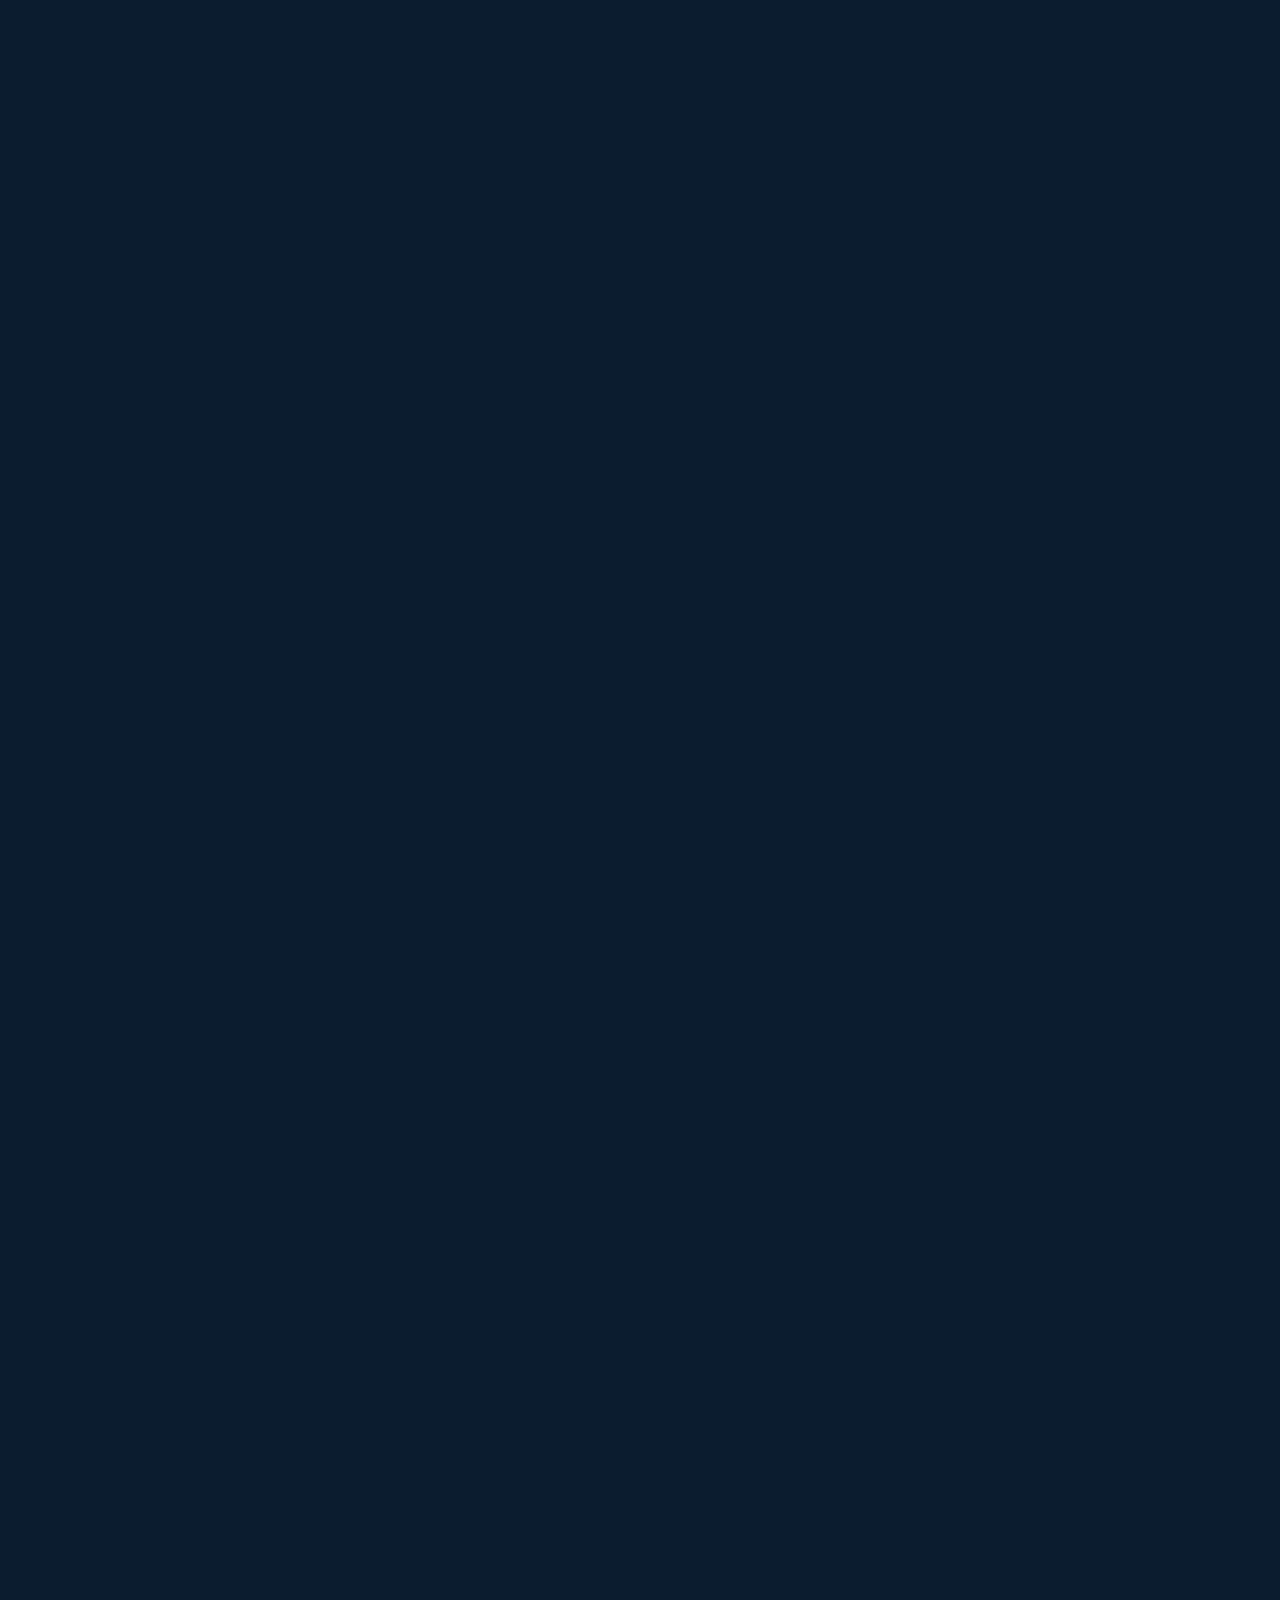
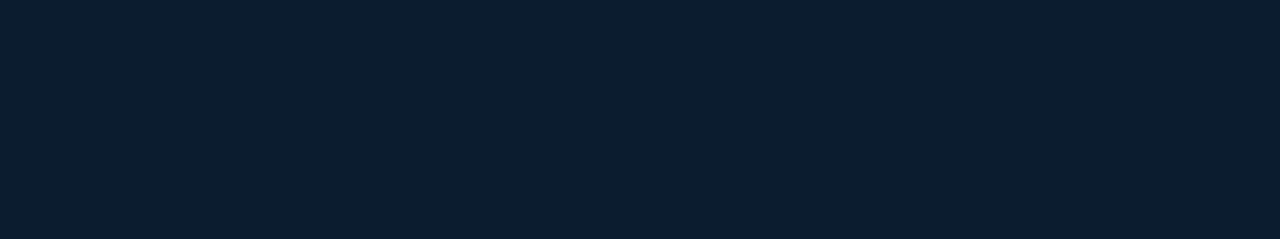
==== index.html @ 000d0073 "added split template" ====
<!DOCTYPE html><!--  This site was created in Webflow. http://www.webflow.com  -->
<!--  Last Published: Mon Nov 02 2020 09:08:50 GMT+0000 (Coordinated Universal Time)  -->
<html data-wf-page="5ea837e8c81001b668dffd4a" data-wf-site="5ea837e8c8100167b2dffd49">
<head>
  <meta charset="utf-8">
  <title>Sea Poet</title>
  <meta content="width=device-width, initial-scale=1" name="viewport">
  <meta content="Webflow" name="generator">
  <link href="css/normalize.css" rel="stylesheet" type="text/css">
  <link href="css/webflow.css" rel="stylesheet" type="text/css">
  <link href="css/split-opl.webflow.css?ver=1.1" rel="stylesheet" type="text/css">
  <script src="https://ajax.googleapis.com/ajax/libs/webfont/1.6.26/webfont.js" type="text/javascript"></script>
  <script type="text/javascript">WebFont.load({  google: {    families: ["Inter:regular,600","Lora:regular"]  }});</script>
  <!-- [if lt IE 9]><script src="https://cdnjs.cloudflare.com/ajax/libs/html5shiv/3.7.3/html5shiv.min.js" type="text/javascript"></script><![endif] -->
  <script type="text/javascript">!function(o,c){var n=c.documentElement,t=" w-mod-";n.className+=t+"js",("ontouchstart"in o||o.DocumentTouch&&c instanceof DocumentTouch)&&(n.className+=t+"touch")}(window,document);</script>
  <link href="images/favicon.png" rel="shortcut icon" type="image/x-icon">
  <link href="images/webclip.jpg" rel="apple-touch-icon">
  <style type="text/css">
body {
  -webkit-font-smoothing: antialiased;
}      
</style>
</head>
<body class="body">
  <div class="columns w-row">
    <div class="leftcontent w-col w-col-6 w-col-stack">
      <div data-w-id="b84f5156-c6e2-fb1d-6606-98a08030a472" style="opacity:0" class="image"></div>
    </div>
    <div class="rightcontent w-col w-col-6 w-col-stack">
      <div data-w-id="3fd5aeb3-22da-ed60-7286-0d11f16597d3" style="opacity:0" class="content">
        <div class="name">Louise Wilhelmiene Hayes</div>
        <h1 class="tagline"><strong class="bold-text">DISINTEGRATING INTO ADULTHOOD: My journey through the abyss of anorexia and alcoholism, and how I walked, and wrote, myself well</strong></h1>
        <p class="bio">Unfiltered personal account of one woman’s battle with anorexia and alcoholism, told with insightful detail, captivating prose, and passionately raw poetry. Spread over the course of four decades, the book digs into the ravages of mental illness: from the tumultuous teenage years burdened by an unattainable quest for perfection, to the turbulent journey towards love and marriage and motherhood, and the subsequent unraveling into full-blown alcoholism that almost claimed her life. A tale of personal self-discovery and growth, along a teetering and unpredictable road to recovery, and eventual sustained sobriety, it thoroughly encapsulates the intense struggles so many women face to find meaningful purpose in this chaotic and confusing world.</p>
        <div class="links w-row">
          <div class="column w-col w-col-4">
            <div class="text-block-2">Connect</div>
            <ul role="list" class="list w-list-unstyled">
              <li>
                <a href="#">Blog</a>
              </li>
              <li>
                <a href="#">Email</a>
              </li>
              <li>
                <a href="#">Newsletter</a>
              </li>
            </ul>
          </div>
          <div class="column-2 w-col w-col-4">
            <div class="text-block-2">social</div>
            <ul role="list" class="list w-list-unstyled">
              <li>
                <a href="#">Twitter</a>
              </li>
              <li>
                <a href="#">Instagram</a>
              </li>
              <li>
                <a href="#">Dribbble</a>
              </li>
            </ul>
          </div>
          <div class="w-col w-col-4">
            <div class="text-block-2">network</div>
            <ul role="list" class="list w-list-unstyled">
              <li>
                <a href="#">Link One</a>
              </li>
              <li>
                <a href="#">Link Two</a>
              </li>
              <li>
                <a href="#">Link Three</a>
              </li>
            </ul>
          </div>
        </div>
        <div class="credit">©2024 SeaPoet.art - <a href="https://onepagelove.com/split" target="_blank" class="credit-links">Split Template</a> by <a href="https://onepagelove.com" target="_blank" class="credit-links">One Page Love</a>
        </div>
      </div>
    </div>
  </div>
  <script src="https://d3e54v103j8qbb.cloudfront.net/js/jquery-3.5.1.min.dc5e7f18c8.js?site=5ea837e8c8100167b2dffd49" type="text/javascript" integrity="sha256-9/aliU8dGd2tb6OSsuzixeV4y/faTqgFtohetphbbj0=" crossorigin="anonymous"></script>
  <script src="js/webflow.js" type="text/javascript"></script>
  <!-- [if lte IE 9]><script src="https://cdnjs.cloudflare.com/ajax/libs/placeholders/3.0.2/placeholders.min.js"></script><![endif] -->
</body>
</html>
---- css/webflow.css ----
@font-face {
  font-family: 'webflow-icons';
  src: url("[data-uri]") format('truetype');
  font-weight: normal;
  font-style: normal;
}
[class^="w-icon-"],
[class*=" w-icon-"] {
  /* use !important to prevent issues with browser extensions that change fonts */
  font-family: 'webflow-icons' !important;
  speak: none;
  font-style: normal;
  font-weight: normal;
  font-variant: normal;
  text-transform: none;
  line-height: 1;
  /* Better Font Rendering =========== */
  -webkit-font-smoothing: antialiased;
  -moz-osx-font-smoothing: grayscale;
}
.w-icon-slider-right:before {
  content: "\e600";
}
.w-icon-slider-left:before {
  content: "\e601";
}
.w-icon-nav-menu:before {
  content: "\e602";
}
.w-icon-arrow-down:before,
.w-icon-dropdown-toggle:before {
  content: "\e603";
}
.w-icon-file-upload-remove:before {
  content: "\e900";
}
.w-icon-file-upload-icon:before {
  content: "\e903";
}
* {
  -webkit-box-sizing: border-box;
  -moz-box-sizing: border-box;
  box-sizing: border-box;
}
html {
  height: 100%;
}
body {
  margin: 0;
  min-height: 100%;
  background-color: #fff;
  font-family: Arial, sans-serif;
  font-size: 14px;
  line-height: 20px;
  color: #333;
}
img {
  max-width: 100%;
  vertical-align: middle;
  display: inline-block;
}
html.w-mod-touch * {
  background-attachment: scroll !important;
}
.w-block {
  display: block;
}
.w-inline-block {
  max-width: 100%;
  display: inline-block;
}
.w-clearfix:before,
.w-clearfix:after {
  content: " ";
  display: table;
  grid-column-start: 1;
  grid-row-start: 1;
  grid-column-end: 2;
  grid-row-end: 2;
}
.w-clearfix:after {
  clear: both;
}
.w-hidden {
  display: none;
}
.w-button {
  display: inline-block;
  padding: 9px 15px;
  background-color: #3898EC;
  color: white;
  border: 0;
  line-height: inherit;
  text-decoration: none;
  cursor: pointer;
  border-radius: 0;
}
input.w-button {
  -webkit-appearance: button;
}
html[data-w-dynpage] [data-w-cloak] {
  color: transparent !important;
}
.w-webflow-badge,
.w-webflow-badge * {
  position: static;
  left: auto;
  top: auto;
  right: auto;
  bottom: auto;
  z-index: auto;
  display: block;
  visibility: visible;
  overflow: visible;
  overflow-x: visible;
  overflow-y: visible;
  box-sizing: border-box;
  width: auto;
  height: auto;
  max-height: none;
  max-width: none;
  min-height: 0;
  min-width: 0;
  margin: 0;
  padding: 0;
  float: none;
  clear: none;
  border: 0 none transparent;
  border-radius: 0;
  background: none;
  background-image: none;
  background-position: 0% 0%;
  background-size: auto auto;
  background-repeat: repeat;
  background-origin: padding-box;
  background-clip: border-box;
  background-attachment: scroll;
  background-color: transparent;
  box-shadow: none;
  opacity: 1.0;
  transform: none;
  transition: none;
  direction: ltr;
  font-family: inherit;
  font-weight: inherit;
  color: inherit;
  font-size: inherit;
  line-height: inherit;
  font-style: inherit;
  font-variant: inherit;
  text-align: inherit;
  letter-spacing: inherit;
  text-decoration: inherit;
  text-indent: 0;
  text-transform: inherit;
  list-style-type: disc;
  text-shadow: none;
  font-smoothing: auto;
  vertical-align: baseline;
  cursor: inherit;
  white-space: inherit;
  word-break: normal;
  word-spacing: normal;
  word-wrap: normal;
}
.w-webflow-badge {
  position: fixed !important;
  display: inline-block !important;
  visibility: visible !important;
  opacity: 1 !important;
  z-index: 2147483647 !important;
  top: auto !important;
  right: 12px !important;
  bottom: 12px !important;
  left: auto !important;
  color: #AAADB0 !important;
  background-color: #fff !important;
  border-radius: 3px !important;
  padding: 6px 8px 6px 6px !important;
  font-size: 12px !important;
  opacity: 1.0 !important;
  line-height: 14px !important;
  text-decoration: none !important;
  transform: none !important;
  margin: 0 !important;
  width: auto !important;
  height: auto !important;
  overflow: visible !important;
  white-space: nowrap;
  box-shadow: 0 0 0 1px rgba(0, 0, 0, 0.1), 0px 1px 3px rgba(0, 0, 0, 0.1);
  cursor: pointer;
}
.w-webflow-badge > img {
  display: inline-block !important;
  visibility: visible !important;
  opacity: 1 !important;
  vertical-align: middle !important;
}
h1,
h2,
h3,
h4,
h5,
h6 {
  font-weight: bold;
  margin-bottom: 10px;
}
h1 {
  font-size: 38px;
  line-height: 44px;
  margin-top: 20px;
}
h2 {
  font-size: 32px;
  line-height: 36px;
  margin-top: 20px;
}
h3 {
  font-size: 24px;
  line-height: 30px;
  margin-top: 20px;
}
h4 {
  font-size: 18px;
  line-height: 24px;
  margin-top: 10px;
}
h5 {
  font-size: 14px;
  line-height: 20px;
  margin-top: 10px;
}
h6 {
  font-size: 12px;
  line-height: 18px;
  margin-top: 10px;
}
p {
  margin-top: 0;
  margin-bottom: 10px;
}
blockquote {
  margin: 0 0 10px 0;
  padding: 10px 20px;
  border-left: 5px solid #E2E2E2;
  font-size: 18px;
  line-height: 22px;
}
figure {
  margin: 0;
  margin-bottom: 10px;
}
figcaption {
  margin-top: 5px;
  text-align: center;
}
ul,
ol {
  margin-top: 0px;
  margin-bottom: 10px;
  padding-left: 40px;
}
.w-list-unstyled {
  padding-left: 0;
  list-style: none;
}
.w-embed:before,
.w-embed:after {
  content: " ";
  display: table;
  grid-column-start: 1;
  grid-row-start: 1;
  grid-column-end: 2;
  grid-row-end: 2;
}
.w-embed:after {
  clear: both;
}
.w-video {
  width: 100%;
  position: relative;
  padding: 0;
}
.w-video iframe,
.w-video object,
.w-video embed {
  position: absolute;
  top: 0;
  left: 0;
  width: 100%;
  height: 100%;
}
fieldset {
  padding: 0;
  margin: 0;
  border: 0;
}
button,
html input[type="button"],
input[type="reset"] {
  border: 0;
  cursor: pointer;
  -webkit-appearance: button;
}
.w-form {
  margin: 0 0 15px;
}
.w-form-done {
  display: none;
  padding: 20px;
  text-align: center;
  background-color: #dddddd;
}
.w-form-fail {
  display: none;
  margin-top: 10px;
  padding: 10px;
  background-color: #ffdede;
}
label {
  display: block;
  margin-bottom: 5px;
  font-weight: bold;
}
.w-input,
.w-select {
  display: block;
  width: 100%;
  height: 38px;
  padding: 8px 12px;
  margin-bottom: 10px;
  font-size: 14px;
  line-height: 1.428571429;
  color: #333333;
  vertical-align: middle;
  background-color: #ffffff;
  border: 1px solid #cccccc;
}
.w-input:-moz-placeholder,
.w-select:-moz-placeholder {
  color: #999;
}
.w-input::-moz-placeholder,
.w-select::-moz-placeholder {
  color: #999;
  opacity: 1;
}
.w-input:-ms-input-placeholder,
.w-select:-ms-input-placeholder {
  color: #999;
}
.w-input::-webkit-input-placeholder,
.w-select::-webkit-input-placeholder {
  color: #999;
}
.w-input:focus,
.w-select:focus {
  border-color: #3898EC;
  outline: 0;
}
.w-input[disabled],
.w-select[disabled],
.w-input[readonly],
.w-select[readonly],
fieldset[disabled] .w-input,
fieldset[disabled] .w-select {
  cursor: not-allowed;
  background-color: #eeeeee;
}
textarea.w-input,
textarea.w-select {
  height: auto;
}
.w-select {
  background-color: #f3f3f3;
}
.w-select[multiple] {
  height: auto;
}
.w-form-label {
  display: inline-block;
  cursor: pointer;
  font-weight: normal;
  margin-bottom: 0px;
}
.w-radio {
  display: block;
  margin-bottom: 5px;
  padding-left: 20px;
}
.w-radio:before,
.w-radio:after {
  content: " ";
  display: table;
  grid-column-start: 1;
  grid-row-start: 1;
  grid-column-end: 2;
  grid-row-end: 2;
}
.w-radio:after {
  clear: both;
}
.w-radio-input {
  margin: 4px 0 0;
  margin-top: 1px \9;
  line-height: normal;
  float: left;
  margin-left: -20px;
}
.w-radio-input {
  margin-top: 3px;
}
.w-file-upload {
  display: block;
  margin-bottom: 10px;
}
.w-file-upload-input {
  width: 0.1px;
  height: 0.1px;
  opacity: 0;
  overflow: hidden;
  position: absolute;
  z-index: -100;
}
.w-file-upload-default,
.w-file-upload-uploading,
.w-file-upload-success {
  display: inline-block;
  color: #333333;
}
.w-file-upload-error {
  display: block;
  margin-top: 10px;
}
.w-file-upload-default.w-hidden,
.w-file-upload-uploading.w-hidden,
.w-file-upload-error.w-hidden,
.w-file-upload-success.w-hidden {
  display: none;
}
.w-file-upload-uploading-btn {
  display: flex;
  font-size: 14px;
  font-weight: normal;
  cursor: pointer;
  margin: 0;
  padding: 8px 12px;
  border: 1px solid #cccccc;
  background-color: #fafafa;
}
.w-file-upload-file {
  display: flex;
  flex-grow: 1;
  justify-content: space-between;
  margin: 0;
  padding: 8px 9px 8px 11px;
  border: 1px solid #cccccc;
  background-color: #fafafa;
}
.w-file-upload-file-name {
  font-size: 14px;
  font-weight: normal;
  display: block;
}
.w-file-remove-link {
  margin-top: 3px;
  margin-left: 10px;
  width: auto;
  height: auto;
  padding: 3px;
  display: block;
  cursor: pointer;
}
.w-icon-file-upload-remove {
  margin: auto;
  font-size: 10px;
}
.w-file-upload-error-msg {
  display: inline-block;
  color: #ea384c;
  padding: 2px 0;
}
.w-file-upload-info {
  display: inline-block;
  line-height: 38px;
  padding: 0 12px;
}
.w-file-upload-label {
  display: inline-block;
  font-size: 14px;
  font-weight: normal;
  cursor: pointer;
  margin: 0;
  padding: 8px 12px;
  border: 1px solid #cccccc;
  background-color: #fafafa;
}
.w-icon-file-upload-icon,
.w-icon-file-upload-uploading {
  display: inline-block;
  margin-right: 8px;
  width: 20px;
}
.w-icon-file-upload-uploading {
  height: 20px;
}
.w-container {
  margin-left: auto;
  margin-right: auto;
  max-width: 940px;
}
.w-container:before,
.w-container:after {
  content: " ";
  display: table;
  grid-column-start: 1;
  grid-row-start: 1;
  grid-column-end: 2;
  grid-row-end: 2;
}
.w-container:after {
  clear: both;
}
.w-container .w-row {
  margin-left: -10px;
  margin-right: -10px;
}
.w-row:before,
.w-row:after {
  content: " ";
  display: table;
  grid-column-start: 1;
  grid-row-start: 1;
  grid-column-end: 2;
  grid-row-end: 2;
}
.w-row:after {
  clear: both;
}
.w-row .w-row {
  margin-left: 0;
  margin-right: 0;
}
.w-col {
  position: relative;
  float: left;
  width: 100%;
  min-height: 1px;
  padding-left: 10px;
  padding-right: 10px;
}
.w-col .w-col {
  padding-left: 0;
  padding-right: 0;
}
.w-col-1 {
  width: 8.33333333%;
}
.w-col-2 {
  width: 16.66666667%;
}
.w-col-3 {
  width: 25%;
}
.w-col-4 {
  width: 33.33333333%;
}
.w-col-5 {
  width: 41.66666667%;
}
.w-col-6 {
  width: 50%;
}
.w-col-7 {
  width: 58.33333333%;
}
.w-col-8 {
  width: 66.66666667%;
}
.w-col-9 {
  width: 75%;
}
.w-col-10 {
  width: 83.33333333%;
}
.w-col-11 {
  width: 91.66666667%;
}
.w-col-12 {
  width: 100%;
}
.w-hidden-main {
  display: none !important;
}
@media screen and (max-width: 991px) {
  .w-container {
    max-width: 728px;
  }
  .w-hidden-main {
    display: inherit !important;
  }
  .w-hidden-medium {
    display: none !important;
  }
  .w-col-medium-1 {
    width: 8.33333333%;
  }
  .w-col-medium-2 {
    width: 16.66666667%;
  }
  .w-col-medium-3 {
    width: 25%;
  }
  .w-col-medium-4 {
    width: 33.33333333%;
  }
  .w-col-medium-5 {
    width: 41.66666667%;
  }
  .w-col-medium-6 {
    width: 50%;
  }
  .w-col-medium-7 {
    width: 58.33333333%;
  }
  .w-col-medium-8 {
    width: 66.66666667%;
  }
  .w-col-medium-9 {
    width: 75%;
  }
  .w-col-medium-10 {
    width: 83.33333333%;
  }
  .w-col-medium-11 {
    width: 91.66666667%;
  }
  .w-col-medium-12 {
    width: 100%;
  }
  .w-col-stack {
    width: 100%;
    left: auto;
    right: auto;
  }
}
@media screen and (max-width: 767px) {
  .w-hidden-main {
    display: inherit !important;
  }
  .w-hidden-medium {
    display: inherit !important;
  }
  .w-hidden-small {
    display: none !important;
  }
  .w-row,
  .w-container .w-row {
    margin-left: 0;
    margin-right: 0;
  }
  .w-col {
    width: 100%;
    left: auto;
    right: auto;
  }
  .w-col-small-1 {
    width: 8.33333333%;
  }
  .w-col-small-2 {
    width: 16.66666667%;
  }
  .w-col-small-3 {
    width: 25%;
  }
  .w-col-small-4 {
    width: 33.33333333%;
  }
  .w-col-small-5 {
    width: 41.66666667%;
  }
  .w-col-small-6 {
    width: 50%;
  }
  .w-col-small-7 {
    width: 58.33333333%;
  }
  .w-col-small-8 {
    width: 66.66666667%;
  }
  .w-col-small-9 {
    width: 75%;
  }
  .w-col-small-10 {
    width: 83.33333333%;
  }
  .w-col-small-11 {
    width: 91.66666667%;
  }
  .w-col-small-12 {
    width: 100%;
  }
}
@media screen and (max-width: 479px) {
  .w-container {
    max-width: none;
  }
  .w-hidden-main {
    display: inherit !important;
  }
  .w-hidden-medium {
    display: inherit !important;
  }
  .w-hidden-small {
    display: inherit !important;
  }
  .w-hidden-tiny {
    display: none !important;
  }
  .w-col {
    width: 100%;
  }
  .w-col-tiny-1 {
    width: 8.33333333%;
  }
  .w-col-tiny-2 {
    width: 16.66666667%;
  }
  .w-col-tiny-3 {
    width: 25%;
  }
  .w-col-tiny-4 {
    width: 33.33333333%;
  }
  .w-col-tiny-5 {
    width: 41.66666667%;
  }
  .w-col-tiny-6 {
    width: 50%;
  }
  .w-col-tiny-7 {
    width: 58.33333333%;
  }
  .w-col-tiny-8 {
    width: 66.66666667%;
  }
  .w-col-tiny-9 {
    width: 75%;
  }
  .w-col-tiny-10 {
    width: 83.33333333%;
  }
  .w-col-tiny-11 {
    width: 91.66666667%;
  }
  .w-col-tiny-12 {
    width: 100%;
  }
}
.w-widget {
  position: relative;
}
.w-widget-map {
  width: 100%;
  height: 400px;
}
.w-widget-map label {
  width: auto;
  display: inline;
}
.w-widget-map img {
  max-width: inherit;
}
.w-widget-map .gm-style-iw {
  text-align: center;
}
.w-widget-map .gm-style-iw > button {
  display: none !important;
}
.w-widget-twitter {
  overflow: hidden;
}
.w-widget-twitter-count-shim {
  display: inline-block;
  vertical-align: top;
  position: relative;
  width: 28px;
  height: 20px;
  text-align: center;
  background: white;
  border: #758696 solid 1px;
  border-radius: 3px;
}
.w-widget-twitter-count-shim * {
  pointer-events: none;
  -webkit-user-select: none;
  -moz-user-select: none;
  -ms-user-select: none;
  user-select: none;
}
.w-widget-twitter-count-shim .w-widget-twitter-count-inner {
  position: relative;
  font-size: 15px;
  line-height: 12px;
  text-align: center;
  color: #999;
  font-family: serif;
}
.w-widget-twitter-count-shim .w-widget-twitter-count-clear {
  position: relative;
  display: block;
}
.w-widget-twitter-count-shim.w--large {
  width: 36px;
  height: 28px;
}
.w-widget-twitter-count-shim.w--large .w-widget-twitter-count-inner {
  font-size: 18px;
  line-height: 18px;
}
.w-widget-twitter-count-shim:not(.w--vertical) {
  margin-left: 5px;
  margin-right: 8px;
}
.w-widget-twitter-count-shim:not(.w--vertical).w--large {
  margin-left: 6px;
}
.w-widget-twitter-count-shim:not(.w--vertical):before,
.w-widget-twitter-count-shim:not(.w--vertical):after {
  top: 50%;
  left: 0;
  border: solid transparent;
  content: " ";
  height: 0;
  width: 0;
  position: absolute;
  pointer-events: none;
}
.w-widget-twitter-count-shim:not(.w--vertical):before {
  border-color: rgba(117, 134, 150, 0);
  border-right-color: #5d6c7b;
  border-width: 4px;
  margin-left: -9px;
  margin-top: -4px;
}
.w-widget-twitter-count-shim:not(.w--vertical).w--large:before {
  border-width: 5px;
  margin-left: -10px;
  margin-top: -5px;
}
.w-widget-twitter-count-shim:not(.w--vertical):after {
  border-color: rgba(255, 255, 255, 0);
  border-right-color: white;
  border-width: 4px;
  margin-left: -8px;
  margin-top: -4px;
}
.w-widget-twitter-count-shim:not(.w--vertical).w--large:after {
  border-width: 5px;
  margin-left: -9px;
  margin-top: -5px;
}
.w-widget-twitter-count-shim.w--vertical {
  width: 61px;
  height: 33px;
  margin-bottom: 8px;
}
.w-widget-twitter-count-shim.w--vertical:before,
.w-widget-twitter-count-shim.w--vertical:after {
  top: 100%;
  left: 50%;
  border: solid transparent;
  content: " ";
  height: 0;
  width: 0;
  position: absolute;
  pointer-events: none;
}
.w-widget-twitter-count-shim.w--vertical:before {
  border-color: rgba(117, 134, 150, 0);
  border-top-color: #5d6c7b;
  border-width: 5px;
  margin-left: -5px;
}
.w-widget-twitter-count-shim.w--vertical:after {
  border-color: rgba(255, 255, 255, 0);
  border-top-color: white;
  border-width: 4px;
  margin-left: -4px;
}
.w-widget-twitter-count-shim.w--vertical .w-widget-twitter-count-inner {
  font-size: 18px;
  line-height: 22px;
}
.w-widget-twitter-count-shim.w--vertical.w--large {
  width: 76px;
}
.w-widget-gplus {
  overflow: hidden;
}
.w-background-video {
  position: relative;
  overflow: hidden;
  height: 500px;
  color: white;
}
.w-background-video > video {
  background-size: cover;
  background-position: 50% 50%;
  position: absolute;
  margin: auto;
  width: 100%;
  height: 100%;
  right: -100%;
  bottom: -100%;
  top: -100%;
  left: -100%;
  object-fit: cover;
  z-index: -100;
}
.w-background-video > video::-webkit-media-controls-start-playback-button {
  display: none !important;
  -webkit-appearance: none;
}
.w-slider {
  position: relative;
  height: 300px;
  text-align: center;
  background: #dddddd;
  clear: both;
  -webkit-tap-highlight-color: rgba(0, 0, 0, 0);
  tap-highlight-color: rgba(0, 0, 0, 0);
}
.w-slider-mask {
  position: relative;
  display: block;
  overflow: hidden;
  z-index: 1;
  left: 0;
  right: 0;
  height: 100%;
  white-space: nowrap;
}
.w-slide {
  position: relative;
  display: inline-block;
  vertical-align: top;
  width: 100%;
  height: 100%;
  white-space: normal;
  text-align: left;
}
.w-slider-nav {
  position: absolute;
  z-index: 2;
  top: auto;
  right: 0;
  bottom: 0;
  left: 0;
  margin: auto;
  padding-top: 10px;
  height: 40px;
  text-align: center;
  -webkit-tap-highlight-color: rgba(0, 0, 0, 0);
  tap-highlight-color: rgba(0, 0, 0, 0);
}
.w-slider-nav.w-round > div {
  border-radius: 100%;
}
.w-slider-nav.w-num > div {
  width: auto;
  height: auto;
  padding: 0.2em 0.5em;
  font-size: inherit;
  line-height: inherit;
}
.w-slider-nav.w-shadow > div {
  box-shadow: 0 0 3px rgba(51, 51, 51, 0.4);
}
.w-slider-nav-invert {
  color: #fff;
}
.w-slider-nav-invert > div {
  background-color: rgba(34, 34, 34, 0.4);
}
.w-slider-nav-invert > div.w-active {
  background-color: #222;
}
.w-slider-dot {
  position: relative;
  display: inline-block;
  width: 1em;
  height: 1em;
  background-color: rgba(255, 255, 255, 0.4);
  cursor: pointer;
  margin: 0 3px 0.5em;
  transition: background-color 100ms, color 100ms;
}
.w-slider-dot.w-active {
  background-color: #fff;
}
.w-slider-dot:focus {
  outline: none;
  box-shadow: 0px 0px 0px 2px #fff;
}
.w-slider-dot:focus.w-active {
  box-shadow: none;
}
.w-slider-arrow-left,
.w-slider-arrow-right {
  position: absolute;
  width: 80px;
  top: 0;
  right: 0;
  bottom: 0;
  left: 0;
  margin: auto;
  cursor: pointer;
  overflow: hidden;
  color: white;
  font-size: 40px;
  -webkit-tap-highlight-color: rgba(0, 0, 0, 0);
  tap-highlight-color: rgba(0, 0, 0, 0);
  -webkit-user-select: none;
  -moz-user-select: none;
  -ms-user-select: none;
  user-select: none;
}
.w-slider-arrow-left [class^="w-icon-"],
.w-slider-arrow-right [class^="w-icon-"],
.w-slider-arrow-left [class*=" w-icon-"],
.w-slider-arrow-right [class*=" w-icon-"] {
  position: absolute;
}
.w-slider-arrow-left:focus,
.w-slider-arrow-right:focus {
  outline: 0;
}
.w-slider-arrow-left {
  z-index: 3;
  right: auto;
}
.w-slider-arrow-right {
  z-index: 4;
  left: auto;
}
.w-icon-slider-left,
.w-icon-slider-right {
  top: 0;
  right: 0;
  bottom: 0;
  left: 0;
  margin: auto;
  width: 1em;
  height: 1em;
}
.w-slider-aria-label {
  border: 0;
  clip: rect(0 0 0 0);
  height: 1px;
  margin: -1px;
  overflow: hidden;
  padding: 0;
  position: absolute;
  width: 1px;
}
.w-dropdown {
  display: inline-block;
  position: relative;
  text-align: left;
  margin-left: auto;
  margin-right: auto;
  z-index: 900;
}
.w-dropdown-btn,
.w-dropdown-toggle,
.w-dropdown-link {
  position: relative;
  vertical-align: top;
  text-decoration: none;
  color: #222222;
  padding: 20px;
  text-align: left;
  margin-left: auto;
  margin-right: auto;
  white-space: nowrap;
}
.w-dropdown-toggle {
  -webkit-user-select: none;
  -moz-user-select: none;
  -ms-user-select: none;
  user-select: none;
  display: inline-block;
  cursor: pointer;
  padding-right: 40px;
}
.w-dropdown-toggle:focus {
  outline: 0;
}
.w-icon-dropdown-toggle {
  position: absolute;
  top: 0;
  right: 0;
  bottom: 0;
  margin: auto;
  margin-right: 20px;
  width: 1em;
  height: 1em;
}
.w-dropdown-list {
  position: absolute;
  background: #dddddd;
  display: none;
  min-width: 100%;
}
.w-dropdown-list.w--open {
  display: block;
}
.w-dropdown-link {
  padding: 10px 20px;
  display: block;
  color: #222222;
}
.w-dropdown-link.w--current {
  color: #0082f3;
}
.w-dropdown-link:focus {
  outline: 0;
}
@media screen and (max-width: 767px) {
  .w-nav-brand {
    padding-left: 10px;
  }
}
/**
 * ## Note
 * Safari (on both iOS and OS X) does not handle viewport units (vh, vw) well.
 * For example percentage units do not work on descendants of elements that
 * have any dimensions expressed in viewport units. It also doesn’t handle them at
 * all in `calc()`.
 */
/**
 * Wrapper around all lightbox elements
 *
 * 1. Since the lightbox can receive focus, IE also gives it an outline.
 * 2. Fixes flickering on Chrome when a transition is in progress
 *    underneath the lightbox.
 */
.w-lightbox-backdrop {
  color: #000;
  cursor: auto;
  font-family: serif;
  font-size: medium;
  font-style: normal;
  font-variant: normal;
  font-weight: normal;
  letter-spacing: normal;
  line-height: normal;
  list-style: disc;
  text-align: start;
  text-indent: 0;
  text-shadow: none;
  text-transform: none;
  visibility: visible;
  white-space: normal;
  word-break: normal;
  word-spacing: normal;
  word-wrap: normal;
  position: fixed;
  top: 0;
  right: 0;
  bottom: 0;
  left: 0;
  color: #fff;
  font-family: "Helvetica Neue", Helvetica, Ubuntu, "Segoe UI", Verdana, sans-serif;
  font-size: 17px;
  line-height: 1.2;
  font-weight: 300;
  text-align: center;
  background: rgba(0, 0, 0, 0.9);
  z-index: 2000;
  outline: 0;
  /* 1 */
  opacity: 0;
  -webkit-user-select: none;
  -moz-user-select: none;
  -ms-user-select: none;
  -webkit-tap-highlight-color: transparent;
  -webkit-transform: translate(0, 0);
  /* 2 */
}
/**
 * Neat trick to bind the rubberband effect to our canvas instead of the whole
 * document on iOS. It also prevents a bug that causes the document underneath to scroll.
 */
.w-lightbox-backdrop,
.w-lightbox-container {
  height: 100%;
  overflow: auto;
  -webkit-overflow-scrolling: touch;
}
.w-lightbox-content {
  position: relative;
  height: 100vh;
  overflow: hidden;
}
.w-lightbox-view {
  position: absolute;
  width: 100vw;
  height: 100vh;
  opacity: 0;
}
.w-lightbox-view:before {
  content: "";
  height: 100vh;
}
/* .w-lightbox-content */
.w-lightbox-group,
.w-lightbox-group .w-lightbox-view,
.w-lightbox-group .w-lightbox-view:before {
  height: 86vh;
}
.w-lightbox-frame,
.w-lightbox-view:before {
  display: inline-block;
  vertical-align: middle;
}
/*
 * 1. Remove default margin set by user-agent on the <figure> element.
 */
.w-lightbox-figure {
  position: relative;
  margin: 0;
  /* 1 */
}
.w-lightbox-group .w-lightbox-figure {
  cursor: pointer;
}
/**
 * IE adds image dimensions as width and height attributes on the IMG tag,
 * but we need both width and height to be set to auto to enable scaling.
 */
.w-lightbox-img {
  width: auto;
  height: auto;
  max-width: none;
}
/**
 * 1. Reset if style is set by user on "All Images"
 */
.w-lightbox-image {
  display: block;
  float: none;
  /* 1 */
  max-width: 100vw;
  max-height: 100vh;
}
.w-lightbox-group .w-lightbox-image {
  max-height: 86vh;
}
.w-lightbox-caption {
  position: absolute;
  right: 0;
  bottom: 0;
  left: 0;
  padding: .5em 1em;
  background: rgba(0, 0, 0, 0.4);
  text-align: left;
  text-overflow: ellipsis;
  white-space: nowrap;
  overflow: hidden;
}
.w-lightbox-embed {
  position: absolute;
  top: 0;
  right: 0;
  bottom: 0;
  left: 0;
  width: 100%;
  height: 100%;
}
.w-lightbox-control {
  position: absolute;
  top: 0;
  width: 4em;
  background-size: 24px;
  background-repeat: no-repeat;
  background-position: center;
  cursor: pointer;
  -webkit-transition: all .3s;
  transition: all .3s;
}
.w-lightbox-left {
  display: none;
  bottom: 0;
  left: 0;
  /* <svg xmlns="http://www.w3.org/2000/svg" viewBox="-20 0 24 40" width="24" height="40"><g transform="rotate(45)"><path d="m0 0h5v23h23v5h-28z" opacity=".4"/><path d="m1 1h3v23h23v3h-26z" fill="#fff"/></g></svg> */
  background-image: url("[data-uri]");
}
.w-lightbox-right {
  display: none;
  right: 0;
  bottom: 0;
  /* <svg xmlns="http://www.w3.org/2000/svg" viewBox="-4 0 24 40" width="24" height="40"><g transform="rotate(45)"><path d="m0-0h28v28h-5v-23h-23z" opacity=".4"/><path d="m1 1h26v26h-3v-23h-23z" fill="#fff"/></g></svg> */
  background-image: url("[data-uri]");
}
/*
 * Without specifying the with and height inside the SVG, all versions of IE render the icon too small.
 * The bug does not seem to manifest itself if the elements are tall enough such as the above arrows.
 * (http://stackoverflow.com/questions/16092114/background-size-differs-in-internet-explorer)
 */
.w-lightbox-close {
  right: 0;
  height: 2.6em;
  /* <svg xmlns="http://www.w3.org/2000/svg" viewBox="-4 0 18 17" width="18" height="17"><g transform="rotate(45)"><path d="m0 0h7v-7h5v7h7v5h-7v7h-5v-7h-7z" opacity=".4"/><path d="m1 1h7v-7h3v7h7v3h-7v7h-3v-7h-7z" fill="#fff"/></g></svg> */
  background-image: url("[data-uri]");
  background-size: 18px;
}
/**
 * 1. All IE versions add extra space at the bottom without this.
 */
.w-lightbox-strip {
  position: absolute;
  bottom: 0;
  left: 0;
  right: 0;
  padding: 0 1vh;
  line-height: 0;
  /* 1 */
  white-space: nowrap;
  overflow-x: auto;
  overflow-y: hidden;
}
/*
 * 1. We use content-box to avoid having to do `width: calc(10vh + 2vw)`
 *    which doesn’t work in Safari anyway.
 * 2. Chrome renders images pixelated when switching to GPU. Making sure
 *    the parent is also rendered on the GPU (by setting translate3d for
 *    example) fixes this behavior.
 */
.w-lightbox-item {
  display: inline-block;
  width: 10vh;
  padding: 2vh 1vh;
  box-sizing: content-box;
  /* 1 */
  cursor: pointer;
  -webkit-transform: translate3d(0, 0, 0);
  /* 2 */
}
.w-lightbox-active {
  opacity: .3;
}
.w-lightbox-thumbnail {
  position: relative;
  height: 10vh;
  background: #222;
  overflow: hidden;
}
.w-lightbox-thumbnail-image {
  position: absolute;
  top: 0;
  left: 0;
}
.w-lightbox-thumbnail .w-lightbox-tall {
  top: 50%;
  width: 100%;
  -webkit-transform: translate(0, -50%);
  -ms-transform: translate(0, -50%);
  transform: translate(0, -50%);
}
.w-lightbox-thumbnail .w-lightbox-wide {
  left: 50%;
  height: 100%;
  -webkit-transform: translate(-50%, 0);
  -ms-transform: translate(-50%, 0);
  transform: translate(-50%, 0);
}
/*
 * Spinner
 *
 * Absolute pixel values are used to avoid rounding errors that would cause
 * the white spinning element to be misaligned with the track.
 */
.w-lightbox-spinner {
  position: absolute;
  top: 50%;
  left: 50%;
  box-sizing: border-box;
  width: 40px;
  height: 40px;
  margin-top: -20px;
  margin-left: -20px;
  border: 5px solid rgba(0, 0, 0, 0.4);
  border-radius: 50%;
  -webkit-animation: spin .8s infinite linear;
  animation: spin .8s infinite linear;
}
.w-lightbox-spinner:after {
  content: "";
  position: absolute;
  top: -4px;
  right: -4px;
  bottom: -4px;
  left: -4px;
  border: 3px solid transparent;
  border-bottom-color: #fff;
  border-radius: 50%;
}
/*
 * Utility classes
 */
.w-lightbox-hide {
  display: none;
}
.w-lightbox-noscroll {
  overflow: hidden;
}
@media (min-width: 768px) {
  .w-lightbox-content {
    height: 96vh;
    margin-top: 2vh;
  }
  .w-lightbox-view,
  .w-lightbox-view:before {
    height: 96vh;
  }
  /* .w-lightbox-content */
  .w-lightbox-group,
  .w-lightbox-group .w-lightbox-view,
  .w-lightbox-group .w-lightbox-view:before {
    height: 84vh;
  }
  .w-lightbox-image {
    max-width: 96vw;
    max-height: 96vh;
  }
  .w-lightbox-group .w-lightbox-image {
    max-width: 82.3vw;
    max-height: 84vh;
  }
  .w-lightbox-left,
  .w-lightbox-right {
    display: block;
    opacity: .5;
  }
  .w-lightbox-close {
    opacity: .8;
  }
  .w-lightbox-control:hover {
    opacity: 1;
  }
}
.w-lightbox-inactive,
.w-lightbox-inactive:hover {
  opacity: 0;
}
.w-richtext:before,
.w-richtext:after {
  content: " ";
  display: table;
  grid-column-start: 1;
  grid-row-start: 1;
  grid-column-end: 2;
  grid-row-end: 2;
}
.w-richtext:after {
  clear: both;
}
.w-richtext[contenteditable="true"]:before,
.w-richtext[contenteditable="true"]:after {
  white-space: initial;
}
.w-richtext ol,
.w-richtext ul {
  overflow: hidden;
}
.w-richtext .w-richtext-figure-selected.w-richtext-figure-type-video div:after,
.w-richtext .w-richtext-figure-selected[data-rt-type="video"] div:after {
  outline: 2px solid #2895f7;
}
.w-richtext .w-richtext-figure-selected.w-richtext-figure-type-image div,
.w-richtext .w-richtext-figure-selected[data-rt-type="image"] div {
  outline: 2px solid #2895f7;
}
.w-richtext figure.w-richtext-figure-type-video > div:after,
.w-richtext figure[data-rt-type="video"] > div:after {
  content: '';
  position: absolute;
  display: none;
  left: 0;
  top: 0;
  right: 0;
  bottom: 0;
}
.w-richtext figure {
  position: relative;
  max-width: 60%;
}
.w-richtext figure > div:before {
  cursor: default!important;
}
.w-richtext figure img {
  width: 100%;
}
.w-richtext figure figcaption.w-richtext-figcaption-placeholder {
  opacity: 0.6;
}
.w-richtext figure div {
  /* fix incorrectly sized selection border in the data manager */
  font-size: 0px;
  color: transparent;
}
.w-richtext figure.w-richtext-figure-type-image,
.w-richtext figure[data-rt-type="image"] {
  display: table;
}
.w-richtext figure.w-richtext-figure-type-image > div,
.w-richtext figure[data-rt-type="image"] > div {
  display: inline-block;
}
.w-richtext figure.w-richtext-figure-type-image > figcaption,
.w-richtext figure[data-rt-type="image"] > figcaption {
  display: table-caption;
  caption-side: bottom;
}
.w-richtext figure.w-richtext-figure-type-video,
.w-richtext figure[data-rt-type="video"] {
  width: 60%;
  height: 0;
}
.w-richtext figure.w-richtext-figure-type-video iframe,
.w-richtext figure[data-rt-type="video"] iframe {
  position: absolute;
  top: 0;
  left: 0;
  width: 100%;
  height: 100%;
}
.w-richtext figure.w-richtext-figure-type-video > div,
.w-richtext figure[data-rt-type="video"] > div {
  width: 100%;
}
.w-richtext figure.w-richtext-align-center {
  margin-right: auto;
  margin-left: auto;
  clear: both;
}
.w-richtext figure.w-richtext-align-center.w-richtext-figure-type-image > div,
.w-richtext figure.w-richtext-align-center[data-rt-type="image"] > div {
  max-width: 100%;
}
.w-richtext figure.w-richtext-align-normal {
  clear: both;
}
.w-richtext figure.w-richtext-align-fullwidth {
  width: 100%;
  max-width: 100%;
  text-align: center;
  clear: both;
  display: block;
  margin-right: auto;
  margin-left: auto;
}
.w-richtext figure.w-richtext-align-fullwidth > div {
  display: inline-block;
  /* padding-bottom is used for aspect ratios in video figures
      we want the div to inherit that so hover/selection borders in the designer-canvas
      fit right*/
  padding-bottom: inherit;
}
.w-richtext figure.w-richtext-align-fullwidth > figcaption {
  display: block;
}
.w-richtext figure.w-richtext-align-floatleft {
  float: left;
  margin-right: 15px;
  clear: none;
}
.w-richtext figure.w-richtext-align-floatright {
  float: right;
  margin-left: 15px;
  clear: none;
}
.w-nav {
  position: relative;
  background: #dddddd;
  z-index: 1000;
}
.w-nav:before,
.w-nav:after {
  content: " ";
  display: table;
  grid-column-start: 1;
  grid-row-start: 1;
  grid-column-end: 2;
  grid-row-end: 2;
}
.w-nav:after {
  clear: both;
}
.w-nav-brand {
  position: relative;
  float: left;
  text-decoration: none;
  color: #333333;
}
.w-nav-link {
  position: relative;
  display: inline-block;
  vertical-align: top;
  text-decoration: none;
  color: #222222;
  padding: 20px;
  text-align: left;
  margin-left: auto;
  margin-right: auto;
}
.w-nav-link.w--current {
  color: #0082f3;
}
.w-nav-menu {
  position: relative;
  float: right;
}
[data-nav-menu-open] {
  display: block !important;
  position: absolute;
  top: 100%;
  left: 0;
  right: 0;
  background: #C8C8C8;
  text-align: center;
  overflow: visible;
  min-width: 200px;
}
.w--nav-link-open {
  display: block;
  position: relative;
}
.w-nav-overlay {
  position: absolute;
  overflow: hidden;
  display: none;
  top: 100%;
  left: 0;
  right: 0;
  width: 100%;
}
.w-nav-overlay [data-nav-menu-open] {
  top: 0;
}
.w-nav[data-animation="over-left"] .w-nav-overlay {
  width: auto;
}
.w-nav[data-animation="over-left"] .w-nav-overlay,
.w-nav[data-animation="over-left"] [data-nav-menu-open] {
  right: auto;
  z-index: 1;
  top: 0;
}
.w-nav[data-animation="over-right"] .w-nav-overlay {
  width: auto;
}
.w-nav[data-animation="over-right"] .w-nav-overlay,
.w-nav[data-animation="over-right"] [data-nav-menu-open] {
  left: auto;
  z-index: 1;
  top: 0;
}
.w-nav-button {
  position: relative;
  float: right;
  padding: 18px;
  font-size: 24px;
  display: none;
  cursor: pointer;
  -webkit-tap-highlight-color: rgba(0, 0, 0, 0);
  tap-highlight-color: rgba(0, 0, 0, 0);
  -webkit-user-select: none;
  -moz-user-select: none;
  -ms-user-select: none;
  user-select: none;
}
.w-nav-button:focus {
  outline: 0;
}
.w-nav-button.w--open {
  background-color: #C8C8C8;
  color: white;
}
.w-nav[data-collapse="all"] .w-nav-menu {
  display: none;
}
.w-nav[data-collapse="all"] .w-nav-button {
  display: block;
}
.w--nav-dropdown-open {
  display: block;
}
.w--nav-dropdown-toggle-open {
  display: block;
}
.w--nav-dropdown-list-open {
  position: static;
}
@media screen and (max-width: 991px) {
  .w-nav[data-collapse="medium"] .w-nav-menu {
    display: none;
  }
  .w-nav[data-collapse="medium"] .w-nav-button {
    display: block;
  }
}
@media screen and (max-width: 767px) {
  .w-nav[data-collapse="small"] .w-nav-menu {
    display: none;
  }
  .w-nav[data-collapse="small"] .w-nav-button {
    display: block;
  }
  .w-nav-brand {
    padding-left: 10px;
  }
}
@media screen and (max-width: 479px) {
  .w-nav[data-collapse="tiny"] .w-nav-menu {
    display: none;
  }
  .w-nav[data-collapse="tiny"] .w-nav-button {
    display: block;
  }
}
.w-tabs {
  position: relative;
}
.w-tabs:before,
.w-tabs:after {
  content: " ";
  display: table;
  grid-column-start: 1;
  grid-row-start: 1;
  grid-column-end: 2;
  grid-row-end: 2;
}
.w-tabs:after {
  clear: both;
}
.w-tab-menu {
  position: relative;
}
.w-tab-link {
  position: relative;
  display: inline-block;
  vertical-align: top;
  text-decoration: none;
  padding: 9px 30px;
  text-align: left;
  cursor: pointer;
  color: #222222;
  background-color: #dddddd;
}
.w-tab-link.w--current {
  background-color: #C8C8C8;
}
.w-tab-link:focus {
  outline: 0;
}
.w-tab-content {
  position: relative;
  display: block;
  overflow: hidden;
}
.w-tab-pane {
  position: relative;
  display: none;
}
.w--tab-active {
  display: block;
}
@media screen and (max-width: 479px) {
  .w-tab-link {
    display: block;
  }
}
.w-ix-emptyfix:after {
  content: "";
}
@keyframes spin {
  0% {
    transform: rotate(0deg);
  }
  100% {
    transform: rotate(360deg);
  }
}
.w-dyn-empty {
  padding: 10px;
  background-color: #dddddd;
}
.w-dyn-hide {
  display: none !important;
}
.w-dyn-bind-empty {
  display: none !important;
}
.w-condition-invisible {
  display: none !important;
}
---- css/split-opl.webflow.css ----
a {
  color: #848d96;
  text-decoration: none;
}

.body {
  display: block;
  overflow: scroll;
  max-height: 100vh;
  background-color: #0b1c2f;
  font-family: Inter, sans-serif;
}

.leftcontent {
  display: -webkit-box;
  display: -webkit-flex;
  display: -ms-flexbox;
  display: flex;
  padding-right: 0px;
  padding-left: 0px;
}

.columns {
  display: -webkit-box;
  display: -webkit-flex;
  display: -ms-flexbox;
  display: flex;
  height: 100vh;
  max-height: 100vh;
  -webkit-flex-wrap: wrap;
  -ms-flex-wrap: wrap;
  flex-wrap: wrap;
  -webkit-align-content: flex-start;
  -ms-flex-line-pack: start;
  align-content: flex-start;
}

.name {
  margin-bottom: 40px;
  color: #47bec7;
  font-size: 16px;
  line-height: 100%;
  letter-spacing: 1px;
  text-transform: uppercase;
}

.bold-text {
  font-weight: 600;
}

.tagline {
  margin-bottom: 40px;
  color: #ddd;
  font-size: 58px;
  line-height: 100%;
}

.bio {
  margin-bottom: 40px;
  font-family: Lora, sans-serif;
  color: #848d96;
  font-size: 21px;
  line-height: 140%;
}

.text-block-2 {
  margin-bottom: 20px;
  color: #485462;
  font-size: 12px;
  line-height: 12px;
  letter-spacing: 2px;
  text-transform: uppercase;
}

.list {
  font-family: Lora, sans-serif;
  color: #848d96;
  font-size: 16px;
  line-height: 160%;
}

.credit {
  color: #485462;
  font-size: 13px;
}

.rightcontent {
  overflow: auto;
  padding: 120px;
  -webkit-box-orient: vertical;
  -webkit-box-direction: normal;
  -webkit-flex-direction: column;
  -ms-flex-direction: column;
  flex-direction: column;
  -webkit-box-pack: center;
  -webkit-justify-content: center;
  -ms-flex-pack: center;
  justify-content: center;
  -webkit-flex-wrap: nowrap;
  -ms-flex-wrap: nowrap;
  flex-wrap: nowrap;
  -webkit-box-align: start;
  -webkit-align-items: flex-start;
  -ms-flex-align: start;
  align-items: flex-start;
  -webkit-align-self: center;
  -ms-flex-item-align: center;
  -ms-grid-row-align: center;
  align-self: center;
  -webkit-box-flex: 1;
  -webkit-flex: 1;
  -ms-flex: 1;
  flex: 1;
}

.content {
  overflow: auto;
}

.links {
  display: -webkit-box;
  display: -webkit-flex;
  display: -ms-flexbox;
  display: flex;
  min-width: 100%;
  margin-bottom: 40px;
  -webkit-box-flex: 0;
  -webkit-flex: 0 auto;
  -ms-flex: 0 auto;
  flex: 0 auto;
}

.bio-links {
  border-bottom: 1px solid #848d96;
  text-decoration: none;
}

.credit-links {
  color: #485462;
}

.image {
  position: -webkit-sticky;
  position: sticky;
  top: 0px;
  display: block;
  min-height: 100vh;
  min-width: 100%;
  -webkit-align-self: flex-start;
  -ms-flex-item-align: start;
  align-self: flex-start;
  -webkit-box-flex: 0;
  -webkit-flex: 0 auto;
  -ms-flex: 0 auto;
  flex: 0 auto;
  background-image: url('../images/bookcover.jpg');
  background-position: 50% 50%;
  background-size: cover;
  -o-object-fit: cover;
  object-fit: cover;
}

@media screen and (max-width: 991px) {
  .leftcontent {
    display: block;
    -o-object-position: 50% 0%;
    object-position: 50% 0%;
  }

  .columns {
    display: block;
  }

  .rightcontent {
    padding-top: 120px;
    padding-bottom: 120px;
  }

  .links {
    display: -webkit-box;
    display: -webkit-flex;
    display: -ms-flexbox;
    display: flex;
    -webkit-box-orient: vertical;
    -webkit-box-direction: normal;
    -webkit-flex-direction: column;
    -ms-flex-direction: column;
    flex-direction: column;
  }

  .column {
    margin-bottom: 20px;
  }

  .column-2 {
    margin-bottom: 20px;
  }

  .image {
    position: static;
    height: 420px;
    max-height: 50vh;
    min-height: auto;
    background-position: 50% 0%;
  }
}

@media screen and (max-width: 767px) {
  .name {
    margin-bottom: 20px;
  }

  .rightcontent {
    padding: 60px;
  }
}

@media screen and (max-width: 479px) {
  .bold-text {
    font-size: 42px;
    line-height: 42px;
  }

  .bio {
    font-size: 16px;
  }

  .credit {
    font-size: 12px;
  }

  .rightcontent {
    padding: 30px;
  }

  .image {
    height: 240px;
    max-height: 30vh;
  }
}
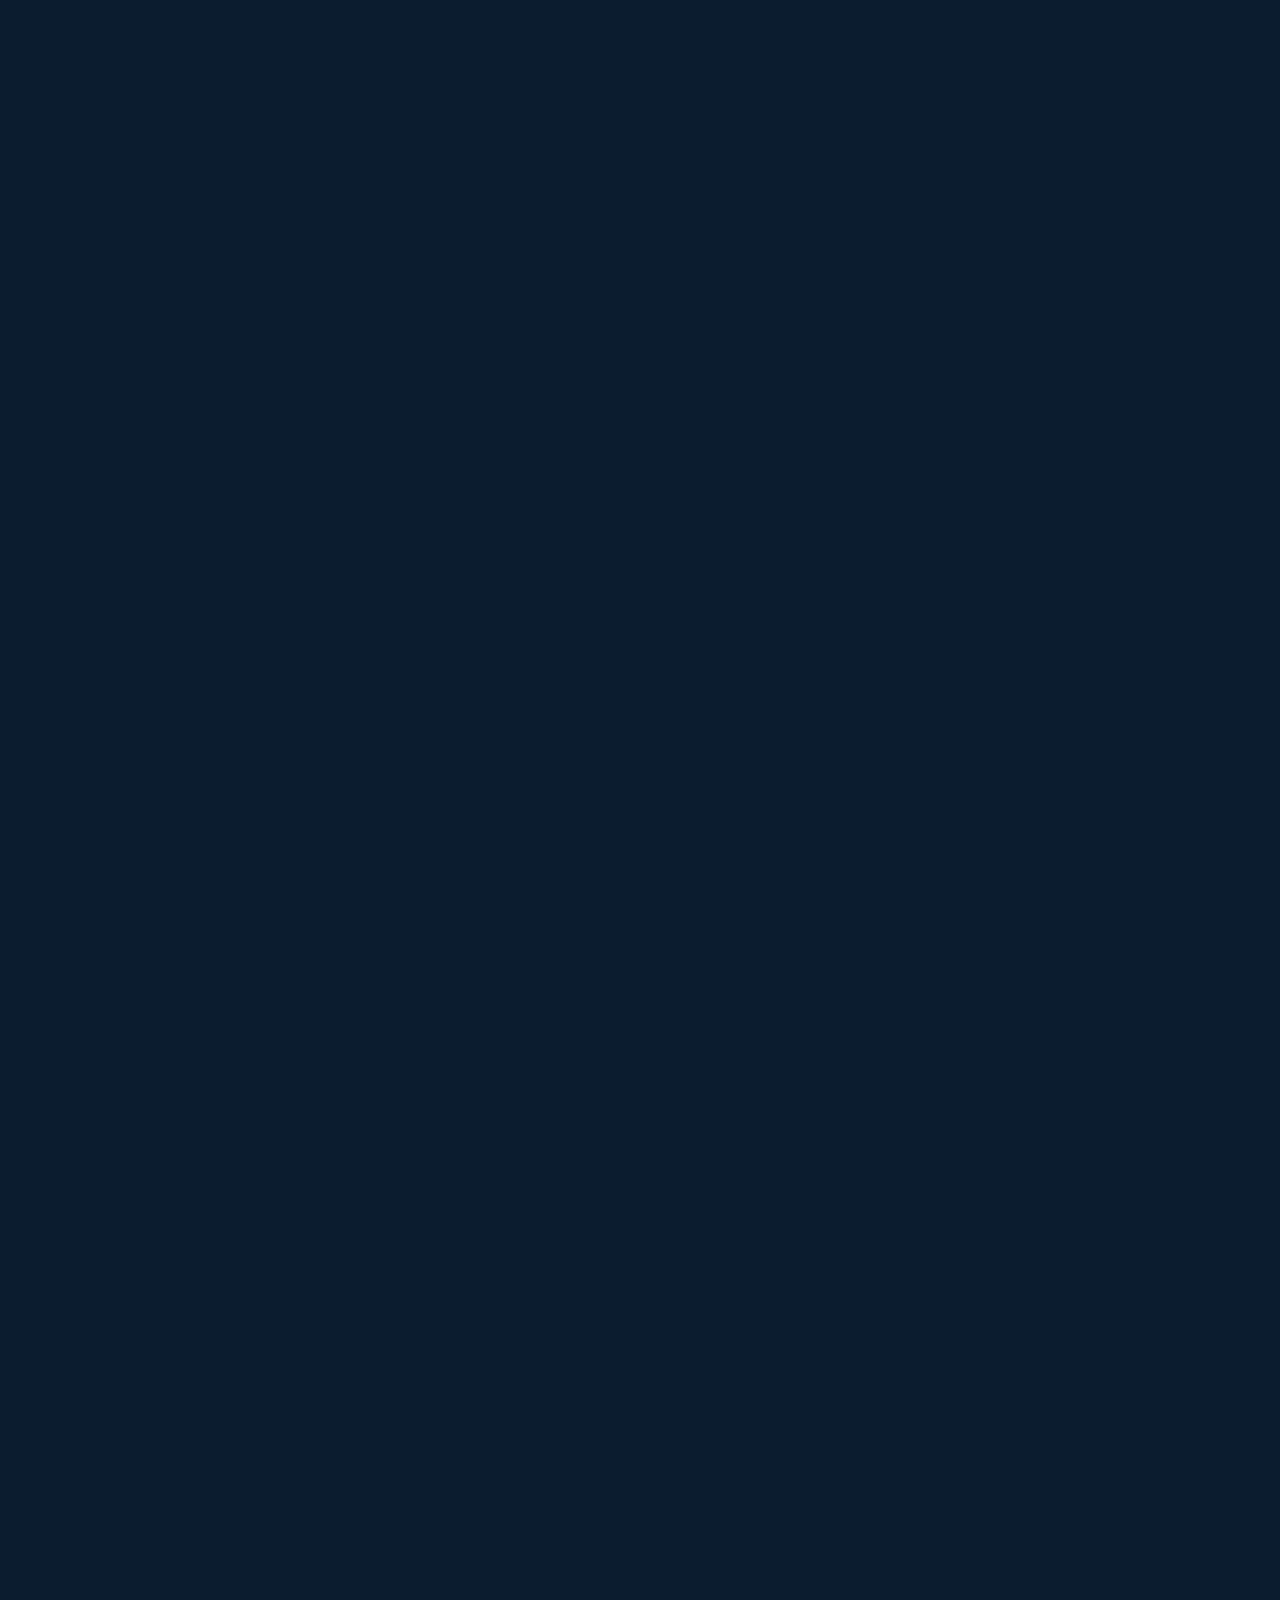
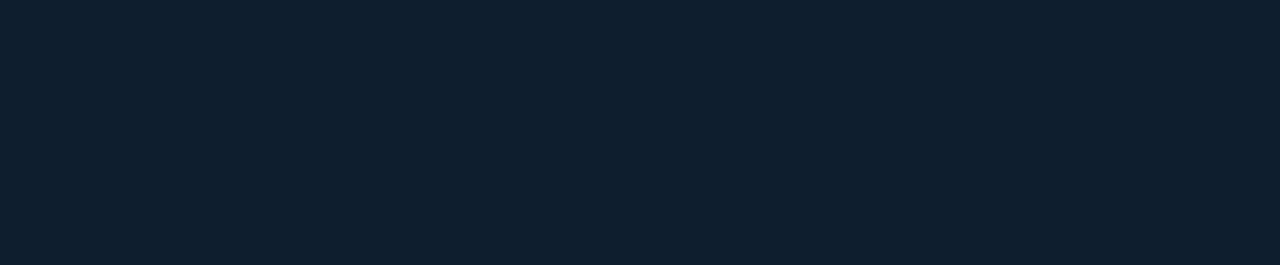
==== commit f9b39353: "fixed links" ====
--- a/index.html
+++ b/index.html
@@ -36,41 +36,18 @@
             <div class="text-block-2">Connect</div>
             <ul role="list" class="list w-list-unstyled">
               <li>
-                <a href="#">Blog</a>
-              </li>
-              <li>
-                <a href="#">Email</a>
-              </li>
-              <li>
-                <a href="#">Newsletter</a>
+                <a href="https://www.amazon.com/dp/B0CRP38R2D?ref_=pe_93986420_774957520" target="_blank">Buy Now on Amazon</a>
               </li>
             </ul>
           </div>
           <div class="column-2 w-col w-col-4">
-            <div class="text-block-2">social</div>
+            <div class="text-block-2">Social</div>
             <ul role="list" class="list w-list-unstyled">
               <li>
-                <a href="#">Twitter</a>
+                <a href="https://www.instagram.com/seapoet.art/" target="_blank">Seapoet on Instagram</a>
               </li>
               <li>
-                <a href="#">Instagram</a>
-              </li>
-              <li>
-                <a href="#">Dribbble</a>
-              </li>
-            </ul>
-          </div>
-          <div class="w-col w-col-4">
-            <div class="text-block-2">network</div>
-            <ul role="list" class="list w-list-unstyled">
-              <li>
-                <a href="#">Link One</a>
-              </li>
-              <li>
-                <a href="#">Link Two</a>
-              </li>
-              <li>
-                <a href="#">Link Three</a>
+                <a href="https://www.facebook.com/louise.w.hayes" target="_blank">Louise on Facebook</a>
               </li>
             </ul>
           </div>
--- a/css/split-opl.webflow.css
+++ b/css/split-opl.webflow.css
@@ -154,7 +154,7 @@
   -ms-flex: 0 auto;
   flex: 0 auto;
   background-image: url('../images/bookcover.jpg');
-  background-position: 50% 50%;
+  background-position: 0% 0%;
   background-size: cover;
   -o-object-fit: cover;
   object-fit: cover;
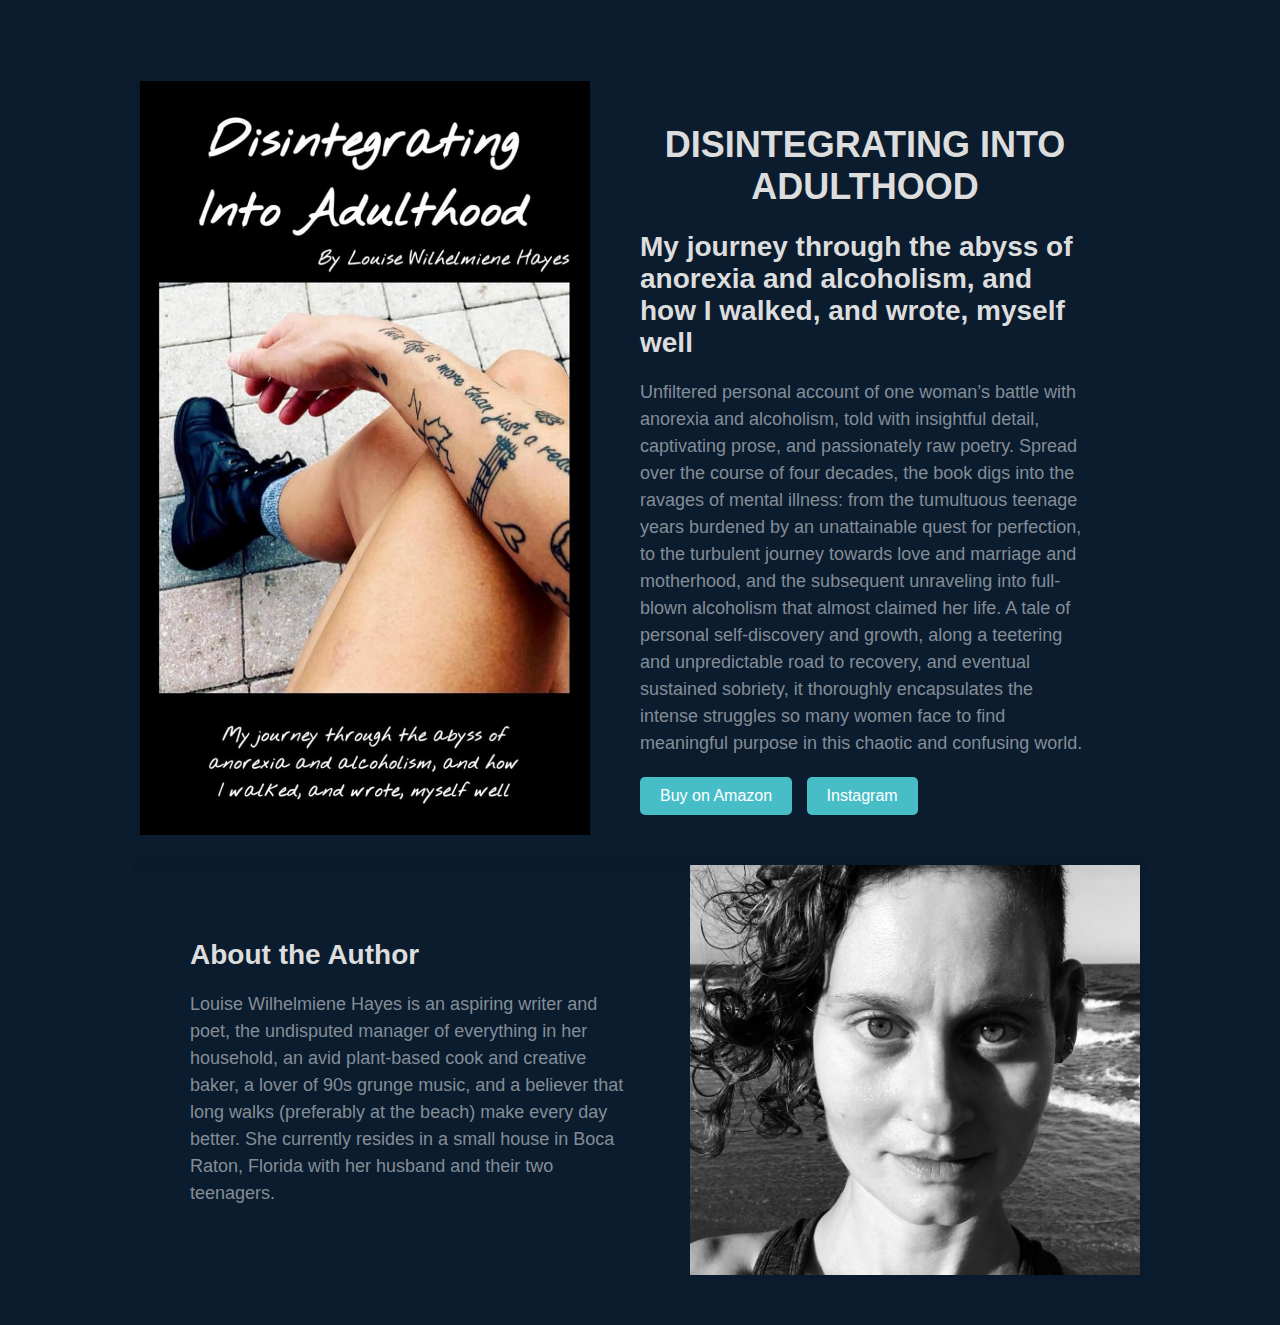
==== commit bf8d82ec: "fixed container margin" ====
--- a/index.html
+++ b/index.html
@@ -1,64 +1,133 @@
-<!DOCTYPE html><!--  This site was created in Webflow. http://www.webflow.com  -->
-<!--  Last Published: Mon Nov 02 2020 09:08:50 GMT+0000 (Coordinated Universal Time)  -->
-<html data-wf-page="5ea837e8c81001b668dffd4a" data-wf-site="5ea837e8c8100167b2dffd49">
+<!DOCTYPE html>
+<html lang="en">
 <head>
-  <meta charset="utf-8">
-  <title>Sea Poet</title>
-  <meta content="width=device-width, initial-scale=1" name="viewport">
-  <meta content="Webflow" name="generator">
-  <link href="css/normalize.css" rel="stylesheet" type="text/css">
-  <link href="css/webflow.css" rel="stylesheet" type="text/css">
-  <link href="css/split-opl.webflow.css?ver=1.1" rel="stylesheet" type="text/css">
-  <script src="https://ajax.googleapis.com/ajax/libs/webfont/1.6.26/webfont.js" type="text/javascript"></script>
-  <script type="text/javascript">WebFont.load({  google: {    families: ["Inter:regular,600","Lora:regular"]  }});</script>
-  <!-- [if lt IE 9]><script src="https://cdnjs.cloudflare.com/ajax/libs/html5shiv/3.7.3/html5shiv.min.js" type="text/javascript"></script><![endif] -->
-  <script type="text/javascript">!function(o,c){var n=c.documentElement,t=" w-mod-";n.className+=t+"js",("ontouchstart"in o||o.DocumentTouch&&c instanceof DocumentTouch)&&(n.className+=t+"touch")}(window,document);</script>
-  <link href="images/favicon.png" rel="shortcut icon" type="image/x-icon">
-  <link href="images/webclip.jpg" rel="apple-touch-icon">
-  <style type="text/css">
-body {
-  -webkit-font-smoothing: antialiased;
-}      
-</style>
+  <meta charset="UTF-8">
+  <meta name="viewport" content="width=device-width, initial-scale=1.0">
+  <title>Louise Hayes - Disintegrating Into Adulthood</title>
+  <style>
+    body {
+      margin: 0;
+      padding: 0;
+      font-family: Arial, sans-serif;
+      display: flex;
+      justify-content: center;
+      align-items: center;
+      background-color: #0b1c2f;
+    }
+	.full-container {
+	  display: flex;
+	  flex-direction: column;
+	  margin: 50px;
+	}
+    .container {
+      display: flex;
+	  flex-direction: row;
+      max-width: 1000px;
+      <!- background-color: white; ->
+      border-radius: 10px;
+      box-shadow: 0 0 10px rgba(0, 0, 0, 0.1);
+      overflow: hidden;
+    }
+    .book-cover {
+      flex: 1;
+      background-image: url('images/bookcover.jpg');
+      background-size: 110%;
+	  background-repeat: no-repeat;
+      background-position: center;
+    }
+	.author-photo {
+      flex: 1;
+      background-image: url('images/louise.jpg');
+      background-size: 110%;
+	  background-repeat: no-repeat;
+      background-position: center;
+    }
+    .content {
+      flex: 1;
+      padding: 50px;
+	  color: #848d96;
+    }
+    h1 {
+      font-size: 36px;
+      margin-bottom: 20px;
+	  text-align: center;
+	  color: #ddd;
+    }
+	h2 {
+      font-size: 28px;
+      margin-bottom: 20px;
+	  color: #ddd;
+    }
+    p {
+      font-size: 18px;
+      line-height: 1.5;
+    }
+    .button-container {
+      margin-top: 20px;
+    }
+    .button {
+      display: inline-block;
+      padding: 10px 20px;
+      background-color: #47bec7;
+      color: white;
+      text-decoration: none;
+      border-radius: 5px;
+      transition: background-color 0.3s;
+      margin-right: 10px;
+    }
+    .button:hover {
+      background-color: #0056b3;
+    }
+	@media (max-width: 600px) {
+	  .full-container {
+	    display: flex;
+	    flex-direction: column;
+	    margin: 20px;
+	  }
+      .container {
+        flex-direction: column;
+      }
+      .book-cover {
+	    flex: none;
+		background-image: url('images/bookcover_cropped.jpg');
+		height: 500px;
+		background-position-y: 100%;
+	  },
+      .content {
+        flex: none;
+        width: 90%;
+      }
+      .content {
+        padding: 20px;
+      }
+    }
+  </style>
 </head>
-<body class="body">
-  <div class="columns w-row">
-    <div class="leftcontent w-col w-col-6 w-col-stack">
-      <div data-w-id="b84f5156-c6e2-fb1d-6606-98a08030a472" style="opacity:0" class="image"></div>
-    </div>
-    <div class="rightcontent w-col w-col-6 w-col-stack">
-      <div data-w-id="3fd5aeb3-22da-ed60-7286-0d11f16597d3" style="opacity:0" class="content">
-        <div class="name">Louise Wilhelmiene Hayes</div>
-        <h1 class="tagline"><strong class="bold-text">DISINTEGRATING INTO ADULTHOOD: My journey through the abyss of anorexia and alcoholism, and how I walked, and wrote, myself well</strong></h1>
-        <p class="bio">Unfiltered personal account of one woman’s battle with anorexia and alcoholism, told with insightful detail, captivating prose, and passionately raw poetry. Spread over the course of four decades, the book digs into the ravages of mental illness: from the tumultuous teenage years burdened by an unattainable quest for perfection, to the turbulent journey towards love and marriage and motherhood, and the subsequent unraveling into full-blown alcoholism that almost claimed her life. A tale of personal self-discovery and growth, along a teetering and unpredictable road to recovery, and eventual sustained sobriety, it thoroughly encapsulates the intense struggles so many women face to find meaningful purpose in this chaotic and confusing world.</p>
-        <div class="links w-row">
-          <div class="column w-col w-col-4">
-            <div class="text-block-2">Connect</div>
-            <ul role="list" class="list w-list-unstyled">
-              <li>
-                <a href="https://www.amazon.com/dp/B0CRP38R2D?ref_=pe_93986420_774957520" target="_blank">Buy Now on Amazon</a>
-              </li>
-            </ul>
-          </div>
-          <div class="column-2 w-col w-col-4">
-            <div class="text-block-2">Social</div>
-            <ul role="list" class="list w-list-unstyled">
-              <li>
-                <a href="https://www.instagram.com/seapoet.art/" target="_blank">Seapoet on Instagram</a>
-              </li>
-              <li>
-                <a href="https://www.facebook.com/louise.w.hayes" target="_blank">Louise on Facebook</a>
-              </li>
-            </ul>
-          </div>
-        </div>
-        <div class="credit">©2024 SeaPoet.art - <a href="https://onepagelove.com/split" target="_blank" class="credit-links">Split Template</a> by <a href="https://onepagelove.com" target="_blank" class="credit-links">One Page Love</a>
+<body>
+  <div class="full-container">
+    <div class="container">
+      <div class="book-cover"></div>
+      <div class="content">
+        <h1>DISINTEGRATING INTO ADULTHOOD</h1>
+	    <h2>My journey through the abyss of anorexia and alcoholism, and how I walked, and wrote, myself well</h2>
+        <p>Unfiltered personal account of one woman’s battle with anorexia and alcoholism, told with insightful detail, captivating prose, and passionately raw poetry. Spread over the course of four decades, the book digs into the ravages of mental illness: from the tumultuous teenage years burdened by an unattainable quest for perfection, to the turbulent journey towards love and marriage and motherhood, and the subsequent unraveling into full-blown alcoholism that almost claimed her life. A tale of personal self-discovery and growth, along a teetering and unpredictable road to recovery, and eventual sustained sobriety, it thoroughly encapsulates the intense struggles so many women face to find meaningful purpose in this chaotic and confusing world.</p>
+        <div class="button-container">
+          <a href="https://www.amazon.com/dp/B0CRP38R2D?ref_=pe_93986420_774957520" class="button" target="_blank">Buy on Amazon</a>
+          <a href="https://www.instagram.com/seapoet.art/" class="button" target="_blank">Instagram</a>
         </div>
       </div>
     </div>
+    <div class="container">
+	  <div class="content">
+		<h2>About the Author</h2>
+		<p>Louise Wilhelmiene Hayes is an aspiring writer and poet, the undisputed manager of everything in her household, an avid plant-based cook and creative baker, a lover of 90s grunge music, and a believer that long walks (preferably at the beach) make every day better. She currently resides in a small house in Boca Raton, Florida with her husband and their two teenagers.</p>
+	  </div>
+	  <div class="author-photo"></div>
+    </div>
   </div>
-  <script src="https://d3e54v103j8qbb.cloudfront.net/js/jquery-3.5.1.min.dc5e7f18c8.js?site=5ea837e8c8100167b2dffd49" type="text/javascript" integrity="sha256-9/aliU8dGd2tb6OSsuzixeV4y/faTqgFtohetphbbj0=" crossorigin="anonymous"></script>
-  <script src="js/webflow.js" type="text/javascript"></script>
-  <!-- [if lte IE 9]><script src="https://cdnjs.cloudflare.com/ajax/libs/placeholders/3.0.2/placeholders.min.js"></script><![endif] -->
 </body>
-</html>+</html>
+
+<!--
+This code will display the book cover on the left side of the page and the blurb with buttons on the right side. Adjustments have been made to the layout using flexbox for responsiveness and aesthetics.
+-->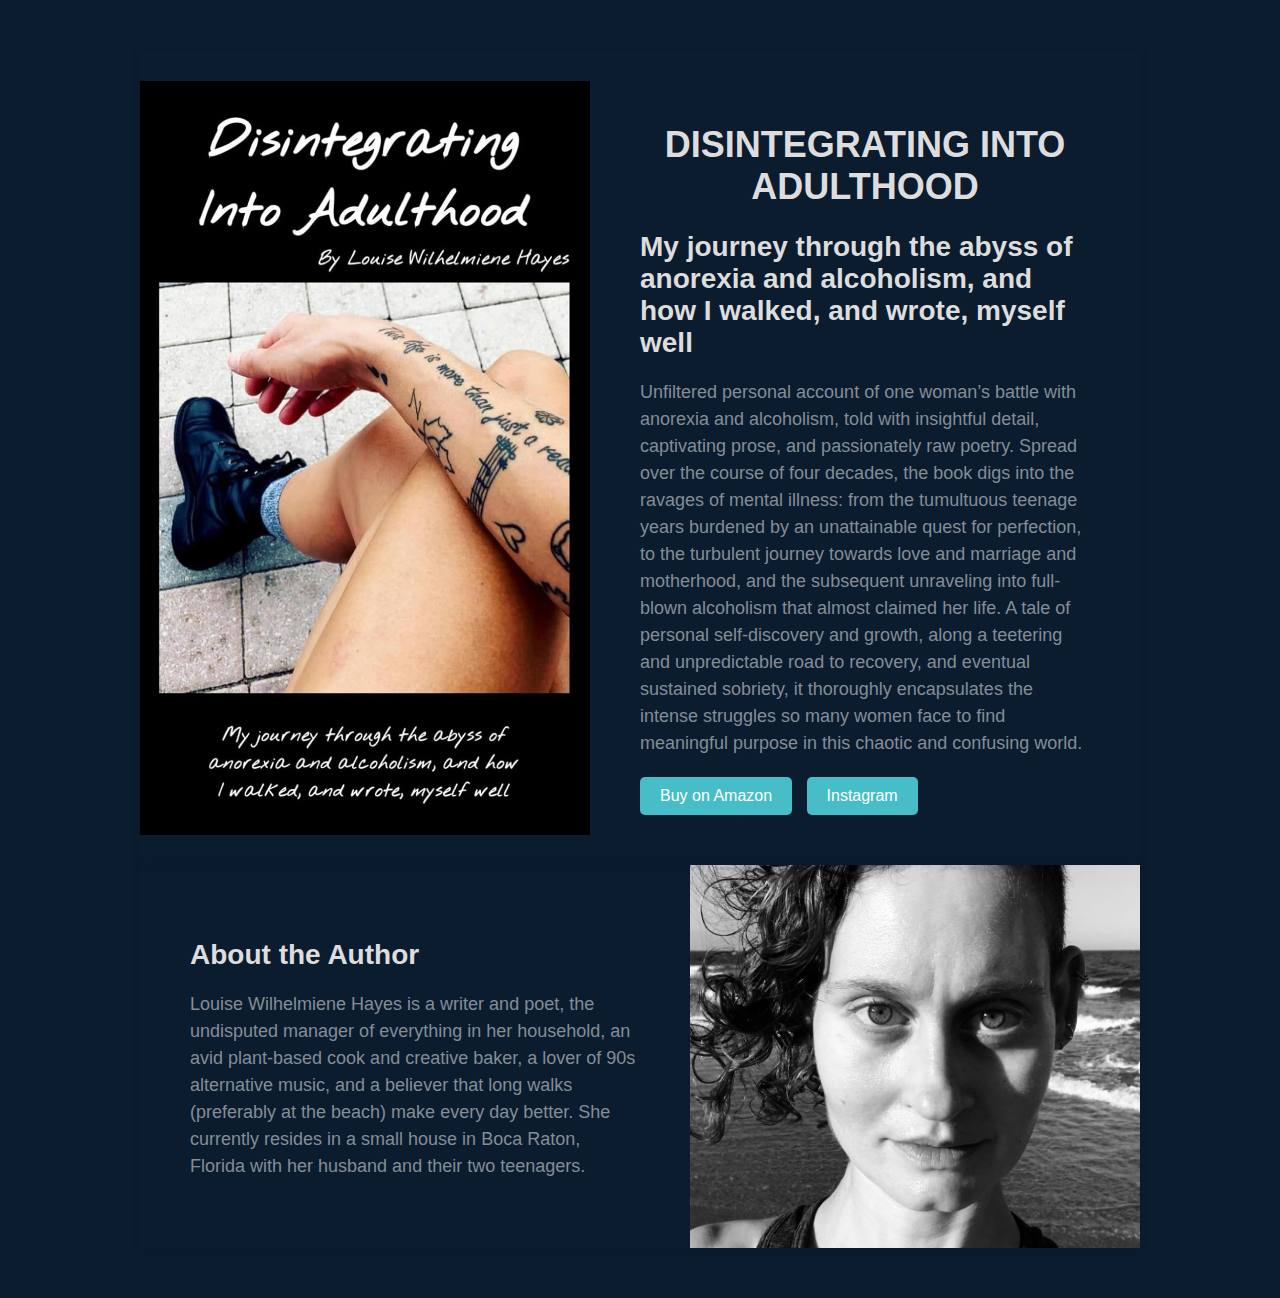
==== commit cee21efa: "show author photo on mobile and update about author language" ====
--- a/index.html
+++ b/index.html
@@ -90,15 +90,21 @@
       .book-cover {
 	    flex: none;
 		background-image: url('images/bookcover_cropped.jpg');
-		height: 500px;
+		height: 400px;
 		background-position-y: 100%;
-	  },
+	  }
       .content {
         flex: none;
         width: 90%;
       }
       .content {
         padding: 20px;
+      }
+	  .author-photo {
+        flex: none;
+        background-image: url('images/louise.jpg');
+        height: 400px;
+		background-position-y: 100%;
       }
     }
   </style>
@@ -120,7 +126,7 @@
     <div class="container">
 	  <div class="content">
 		<h2>About the Author</h2>
-		<p>Louise Wilhelmiene Hayes is an aspiring writer and poet, the undisputed manager of everything in her household, an avid plant-based cook and creative baker, a lover of 90s grunge music, and a believer that long walks (preferably at the beach) make every day better. She currently resides in a small house in Boca Raton, Florida with her husband and their two teenagers.</p>
+		<p>Louise Wilhelmiene Hayes is a writer and poet, the undisputed manager of everything in her household, an avid plant-based cook and creative baker, a lover of 90s alternative music, and a believer that long walks (preferably at the beach) make every day better. She currently resides in a small house in Boca Raton, Florida with her husband and their two teenagers.</p>
 	  </div>
 	  <div class="author-photo"></div>
     </div>
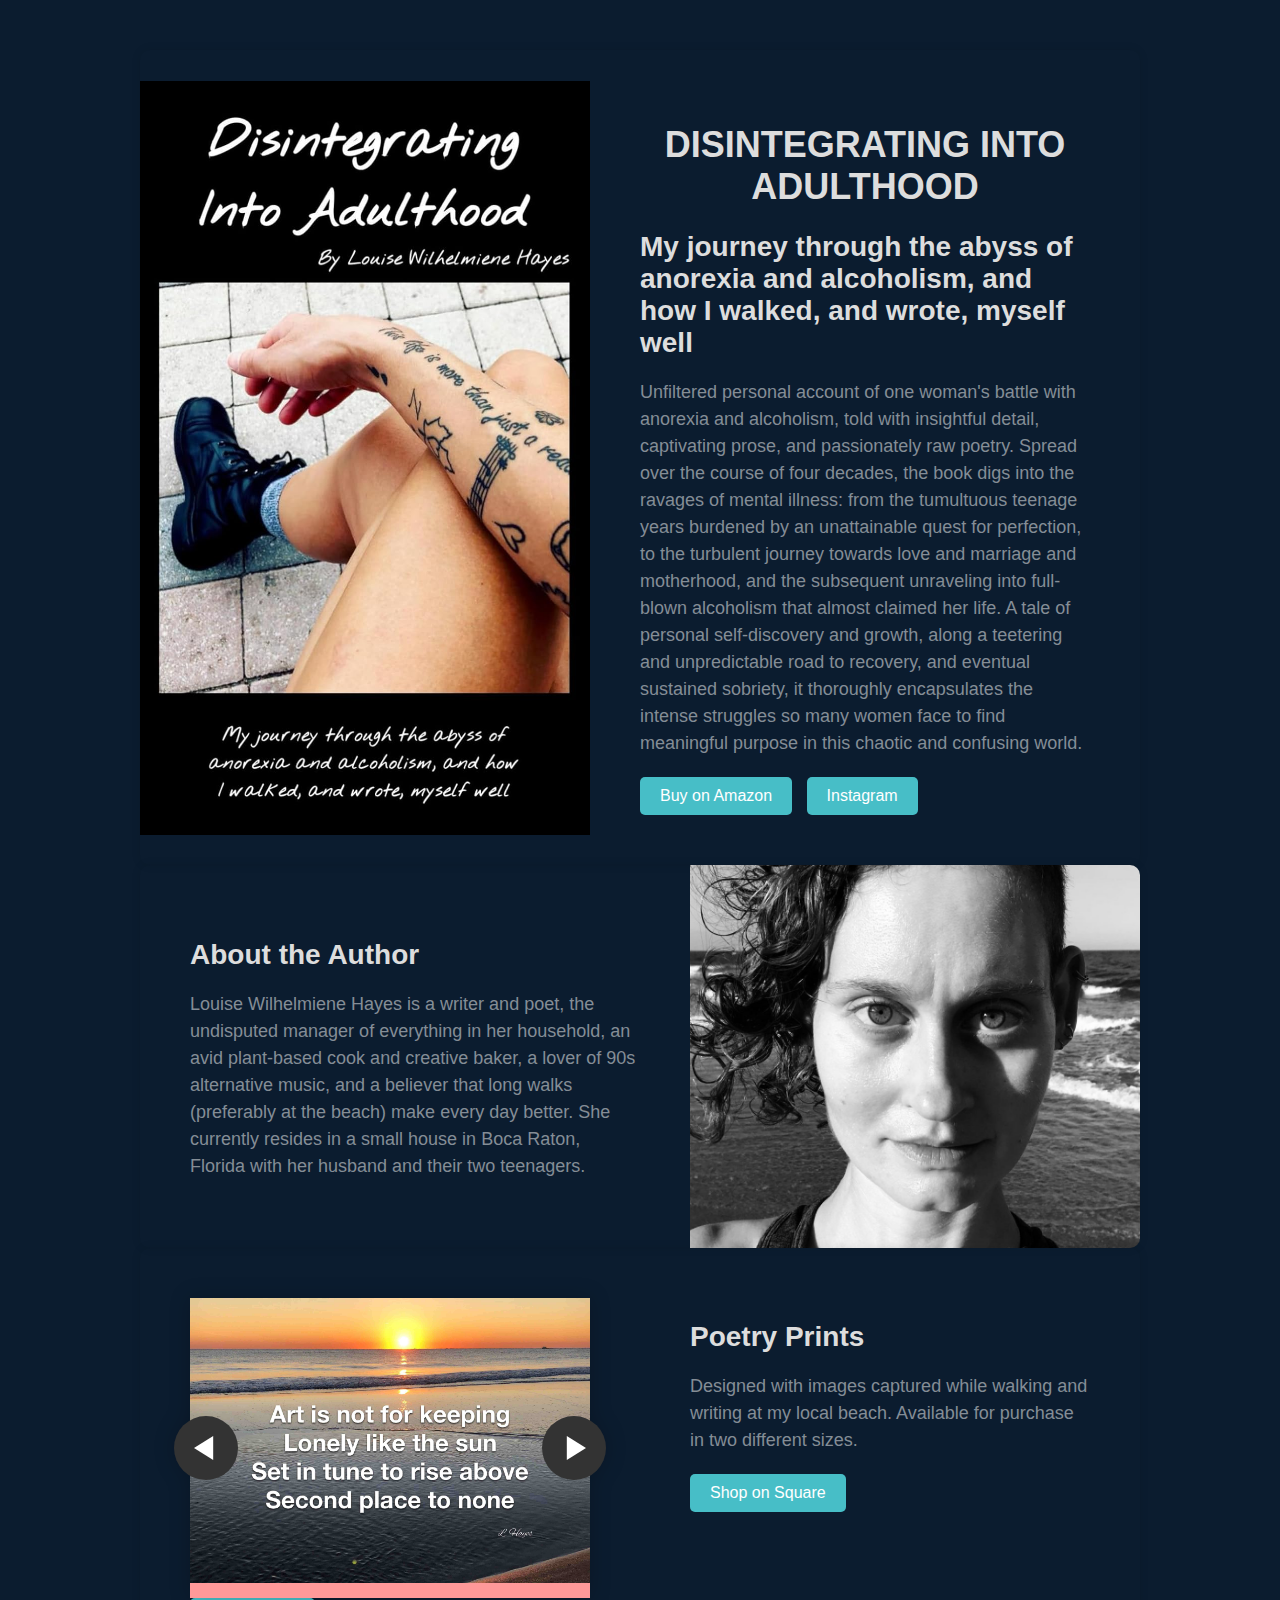
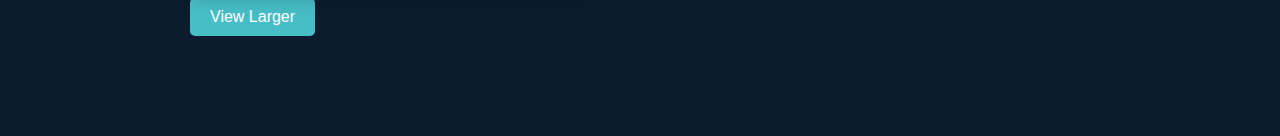
==== commit 436b8375: "fixed images and added poetry prints" ====
--- a/index.html
+++ b/index.html
@@ -14,16 +14,16 @@
       align-items: center;
       background-color: #0b1c2f;
     }
-	.full-container {
-	  display: flex;
-	  flex-direction: column;
-	  margin: 50px;
-	}
+	  .full-container {
+	    display: flex;
+	    flex-direction: column;
+	    margin: 50px;
+	  }
     .container {
       display: flex;
-	  flex-direction: row;
+	    flex-direction: row;
       max-width: 1000px;
-      <!- background-color: white; ->
+      /* background-color: white; */
       border-radius: 10px;
       box-shadow: 0 0 10px rgba(0, 0, 0, 0.1);
       overflow: hidden;
@@ -32,31 +32,31 @@
       flex: 1;
       background-image: url('images/bookcover.jpg');
       background-size: 110%;
-	  background-repeat: no-repeat;
+	    background-repeat: no-repeat;
       background-position: center;
     }
-	.author-photo {
+	  .author-photo {
       flex: 1;
       background-image: url('images/louise.jpg');
       background-size: 110%;
-	  background-repeat: no-repeat;
+	    background-repeat: no-repeat;
       background-position: center;
     }
     .content {
       flex: 1;
       padding: 50px;
-	  color: #848d96;
+	    color: #848d96;
     }
     h1 {
       font-size: 36px;
       margin-bottom: 20px;
-	  text-align: center;
-	  color: #ddd;
-    }
-	h2 {
+	    text-align: center;
+	    color: #ddd;
+    }
+	  h2 {
       font-size: 28px;
       margin-bottom: 20px;
-	  color: #ddd;
+	    color: #ddd;
     }
     p {
       font-size: 18px;
@@ -78,21 +78,21 @@
     .button:hover {
       background-color: #0056b3;
     }
-	@media (max-width: 600px) {
-	  .full-container {
-	    display: flex;
-	    flex-direction: column;
-	    margin: 20px;
-	  }
+	  @media (max-width: 600px) {
+	    .full-container {
+	      display: flex;
+	      flex-direction: column;
+	      margin: 20px;
+	    }
       .container {
         flex-direction: column;
       }
       .book-cover {
-	    flex: none;
-		background-image: url('images/bookcover_cropped.jpg');
-		height: 400px;
-		background-position-y: 100%;
-	  }
+	      flex: none;
+		    background-image: url('images/bookcover_cropped.jpg');
+		    height: 400px;
+		    background-position-y: 100%;
+	    }
       .content {
         flex: none;
         width: 90%;
@@ -100,12 +100,240 @@
       .content {
         padding: 20px;
       }
-	  .author-photo {
+	    .author-photo {
         flex: none;
         background-image: url('images/louise.jpg');
         height: 400px;
-		background-position-y: 100%;
-      }
+		    background-position-y: 100%;
+      }
+    }
+
+    @keyframes tonext {
+      75% {
+        left: 0;
+      }
+      95% {
+        left: 100%;
+      }
+      98% {
+        left: 100%;
+      }
+      99% {
+        left: 0;
+      }
+    }
+
+    @keyframes tostart {
+      75% {
+        left: 0;
+      }
+      95% {
+        left: -300%;
+      }
+      98% {
+        left: -300%;
+      }
+      99% {
+        left: 0;
+      }
+    }
+
+    @keyframes snap {
+      96% {
+        scroll-snap-align: center;
+      }
+      97% {
+        scroll-snap-align: none;
+      }
+      99% {
+        scroll-snap-align: none;
+      }
+      100% {
+        scroll-snap-align: center;
+      }
+    }
+
+    
+    * {
+      box-sizing: border-box;
+      scrollbar-color: transparent transparent; /* thumb and track color */
+      scrollbar-width: 0px;
+    }
+
+    *::-webkit-scrollbar {
+      width: 0;
+    }
+
+    *::-webkit-scrollbar-track {
+      background: transparent;
+    }
+
+    *::-webkit-scrollbar-thumb {
+      background: transparent;
+      border: none;
+    }
+
+    * {
+      -ms-overflow-style: none;
+    }
+
+    ol, li {
+      list-style: none;
+      margin: 0;
+      padding: 0;
+    }
+
+    .carousel {
+      position: relative;
+      padding-top: 75%;
+      filter: drop-shadow(0 0 10px #0003);
+      perspective: 100px;
+    }
+
+    .carousel__viewport {
+      position: absolute;
+      top: 0;
+      right: 0;
+      bottom: 0;
+      left: 0;
+      display: flex;
+      overflow-x: scroll;
+      counter-reset: item;
+      scroll-behavior: smooth;
+      scroll-snap-type: x mandatory;
+    }
+
+    .carousel__slide {
+      position: relative;
+      flex: 0 0 100%;
+      width: 100%;
+      background-color: #f99;
+      counter-increment: item;
+    }
+
+    .carousel__slide:nth-child(even) {
+      background-color: #99f;
+    }
+
+    .carousel__slide:before {
+      /*content: counter(item);*/
+      position: absolute;
+      top: 50%;
+      left: 50%;
+      transform: translate3d(-50%,-40%,70px);
+      color: #920b0b;
+      font-size: 2em;
+    }
+
+    .carousel__snapper {
+      position: absolute;
+      top: 0;
+      left: 0;
+      width: 100%;
+      height: 100%;
+      scroll-snap-align: center;
+    }
+
+    @media (hover: hover) {
+      .carousel__snapper {
+        animation-name: tonext, snap;
+        animation-timing-function: ease;
+        animation-duration: 4s;
+        animation-iteration-count: infinite;
+      }
+
+      .carousel__slide:last-child .carousel__snapper {
+        animation-name: tostart, snap;
+      }
+    }
+
+    @media (prefers-reduced-motion: reduce) {
+      .carousel__snapper {
+        animation-name: none;
+      }
+    }
+
+    .carousel:hover .carousel__snapper,
+    .carousel:focus-within .carousel__snapper {
+      animation-name: none;
+    }
+
+    .carousel__navigation {
+      position: absolute;
+      right: 0;
+      bottom: 0;
+      left: 0;
+      text-align: center;
+    }
+
+    .carousel__navigation-list,
+    .carousel__navigation-item {
+      display: inline-block;
+    }
+
+    .carousel__navigation-button {
+      display: inline-block;
+      width: 1.5rem;
+      height: 1.5rem;
+      background-color: #333;
+      background-clip: content-box;
+      border: 0.25rem solid transparent;
+      border-radius: 50%;
+      font-size: 0;
+      transition: transform 0.1s;
+    }
+
+    .carousel::before,
+    .carousel::after,
+    .carousel__prev,
+    .carousel__next {
+      position: absolute;
+      top: 0;
+      margin-top: 37.5%;
+      width: 4rem;
+      height: 4rem;
+      transform: translateY(-50%);
+      border-radius: 50%;
+      font-size: 0;
+      outline: 0;
+    }
+
+    .carousel::before,
+    .carousel__prev {
+      left: -1rem;
+    }
+
+    .carousel::after,
+    .carousel__next {
+      right: -1rem;
+    }
+
+    .carousel::before,
+    .carousel::after {
+      content: '';
+      z-index: 1;
+      background-color: #333;
+      background-size: 1.5rem 1.5rem;
+      background-repeat: no-repeat;
+      background-position: center center;
+      color: #fff;
+      font-size: 2.5rem;
+      line-height: 4rem;
+      text-align: center;
+      pointer-events: none;
+    }
+
+    .carousel::before {
+      background-image: url("data:image/svg+xml,%3Csvg viewBox='0 0 100 100' xmlns='http://www.w3.org/2000/svg'%3E%3Cpolygon points='0,50 80,100 80,0' fill='%23fff'/%3E%3C/svg%3E");
+    }
+
+    .carousel::after {
+      background-image: url("data:image/svg+xml,%3Csvg viewBox='0 0 100 100' xmlns='http://www.w3.org/2000/svg'%3E%3Cpolygon points='100,50 20,100 20,0' fill='%23fff'/%3E%3C/svg%3E");
+    }
+    img {
+      width: 400px;
+      height: auto;
+      object-fit: cover;
     }
   </style>
 </head>
@@ -115,8 +343,8 @@
       <div class="book-cover"></div>
       <div class="content">
         <h1>DISINTEGRATING INTO ADULTHOOD</h1>
-	    <h2>My journey through the abyss of anorexia and alcoholism, and how I walked, and wrote, myself well</h2>
-        <p>Unfiltered personal account of one woman’s battle with anorexia and alcoholism, told with insightful detail, captivating prose, and passionately raw poetry. Spread over the course of four decades, the book digs into the ravages of mental illness: from the tumultuous teenage years burdened by an unattainable quest for perfection, to the turbulent journey towards love and marriage and motherhood, and the subsequent unraveling into full-blown alcoholism that almost claimed her life. A tale of personal self-discovery and growth, along a teetering and unpredictable road to recovery, and eventual sustained sobriety, it thoroughly encapsulates the intense struggles so many women face to find meaningful purpose in this chaotic and confusing world.</p>
+	      <h2>My journey through the abyss of anorexia and alcoholism, and how I walked, and wrote, myself well</h2>
+        <p>Unfiltered personal account of one woman's battle with anorexia and alcoholism, told with insightful detail, captivating prose, and passionately raw poetry. Spread over the course of four decades, the book digs into the ravages of mental illness: from the tumultuous teenage years burdened by an unattainable quest for perfection, to the turbulent journey towards love and marriage and motherhood, and the subsequent unraveling into full-blown alcoholism that almost claimed her life. A tale of personal self-discovery and growth, along a teetering and unpredictable road to recovery, and eventual sustained sobriety, it thoroughly encapsulates the intense struggles so many women face to find meaningful purpose in this chaotic and confusing world.</p>
         <div class="button-container">
           <a href="https://www.amazon.com/dp/B0CRP38R2D?ref_=pe_93986420_774957520" class="button" target="_blank">Buy on Amazon</a>
           <a href="https://www.instagram.com/seapoet.art/" class="button" target="_blank">Instagram</a>
@@ -124,11 +352,176 @@
       </div>
     </div>
     <div class="container">
-	  <div class="content">
-		<h2>About the Author</h2>
-		<p>Louise Wilhelmiene Hayes is a writer and poet, the undisputed manager of everything in her household, an avid plant-based cook and creative baker, a lover of 90s alternative music, and a believer that long walks (preferably at the beach) make every day better. She currently resides in a small house in Boca Raton, Florida with her husband and their two teenagers.</p>
-	  </div>
-	  <div class="author-photo"></div>
+	    <div class="content">
+		    <h2>About the Author</h2>
+		    <p>Louise Wilhelmiene Hayes is a writer and poet, the undisputed manager of everything in her household, an avid plant-based cook and creative baker, a lover of 90s alternative music, and a believer that long walks (preferably at the beach) make every day better. She currently resides in a small house in Boca Raton, Florida with her husband and their two teenagers.</p>
+	    </div>
+	    <div class="author-photo"></div>
+    </div>
+    <div class="container">
+	    <div class="content">
+        <section class="carousel" aria-label="Gallery">
+          <ol class="carousel__viewport">
+            <li id="carousel__slide01"
+                tabindex="0"
+                class="carousel__slide">
+              <div class="carousel__snapper">
+                <a href="#carousel__slide12" class="carousel__prev">Go to last slide</a>
+                   <img src="images/thumbs/01.jpg" >
+                <a href="#carousel__slide02" class="carousel__next">Go to next slide</a>
+              </div>
+            </li>
+            <li id="carousel__slide02"
+                tabindex="0"
+                class="carousel__slide">
+              <div class="carousel__snapper"></div>
+              <a href="#carousel__slide01" class="carousel__prev">Go to previous slide</a>
+                 <img src="images/thumbs/02.jpg" >
+              <a href="#carousel__slide03" class="carousel__next">Go to next slide</a>
+            </li>
+            <li id="carousel__slide03"
+                tabindex="0"
+                class="carousel__slide">
+              <div class="carousel__snapper"></div>
+              <a href="#carousel__slide02" class="carousel__prev">Go to previous slide</a>
+                 <img src="images/thumbs/03.jpg" >
+              <a href="#carousel__slide04" class="carousel__next">Go to next slide</a>
+            </li>
+            <li id="carousel__slide04"
+                tabindex="0"
+                class="carousel__slide">
+              <div class="carousel__snapper"></div>
+              <a href="#carousel__slide03" class="carousel__prev">Go to previous slide</a>
+                 <img src="images/thumbs/04.jpg" >
+              <a href="#carousel__slide05" class="carousel__next">Go to next slide</a>
+            </li>
+            <li id="carousel__slide05"
+                tabindex="0"
+                class="carousel__slide">
+              <div class="carousel__snapper"></div>
+              <a href="#carousel__slide04" class="carousel__prev">Go to previous slide</a>
+                 <img src="images/thumbs/05.jpg">
+              <a href="#carousel__slide06" class="carousel__next">Go to next slide</a>
+            </li>
+            <li id="carousel__slide06"
+                tabindex="0"
+                class="carousel__slide">
+              <div class="carousel__snapper"></div>
+              <a href="#carousel__slide05" class="carousel__prev">Go to previous slide</a>
+                 <img src="images/thumbs/06.jpg" >
+              <a href="#carousel__slide07" class="carousel__next">Go to next slide</a>
+            </li>
+            <li id="carousel__slide07"
+                tabindex="0"
+                class="carousel__slide">
+              <div class="carousel__snapper"></div>
+              <a href="#carousel__slide06" class="carousel__prev">Go to previous slide</a>
+                 <img src="images/thumbs/07.jpg" >
+              <a href="#carousel__slide08" class="carousel__next">Go to next slide</a>
+            </li>
+            <li id="carousel__slide08"
+                tabindex="0"
+                class="carousel__slide">
+              <div class="carousel__snapper"></div>
+              <a href="#carousel__slide07" class="carousel__prev">Go to previous slide</a>
+                 <img src="images/thumbs/08.jpg" >
+              <a href="#carousel__slide09" class="carousel__next">Go to next slide</a>
+            </li>
+            <li id="carousel__slide09"
+                tabindex="0"
+                class="carousel__slide">
+              <div class="carousel__snapper"></div>
+              <a href="#carousel__slide08" class="carousel__prev">Go to previous slide</a>
+                 <img src="images/thumbs/09.jpg" >
+              <a href="#carousel__slide10" class="carousel__next">Go to next slide</a>
+            </li>
+            <li id="carousel__slide10"
+                tabindex="0"
+                class="carousel__slide">
+              <div class="carousel__snapper"></div>
+              <a href="#carousel__slide09" class="carousel__prev">Go to previous slide</a>
+                 <img src="images/thumbs/10.jpg" >
+              <a href="#carousel__slide11" class="carousel__next">Go to next slide</a>
+            </li>
+            <li id="carousel__slide11"
+                tabindex="0"
+                class="carousel__slide">
+              <div class="carousel__snapper"></div>
+              <a href="#carousel__slide10" class="carousel__prev">Go to previous slide</a>
+                 <img src="images/thumbs/11.jpg" >
+              <a href="#carousel__slide12" class="carousel__next">Go to next slide</a>
+            </li>
+            <li id="carousel__slide12"
+                tabindex="0"
+                class="carousel__slide">
+              <div class="carousel__snapper"></div>
+              <a href="#carousel__slide11" class="carousel__prev">Go to previous slide</a>
+                 <img src="images/thumbs/12.jpg" >
+              <a href="#carousel__slide01" class="carousel__next">Go to first slide</a>
+            </li>
+          </ol>
+          <!--<aside class="carousel__navigation">
+            <ol class="carousel__navigation-list">
+              <li class="carousel__navigation-item">
+                <a href="#carousel__slide01"
+                   class="carousel__navigation-button">Go to slide 1</a>
+              </li>
+              <li class="carousel__navigation-item">
+                <a href="#carousel__slide02"
+                   class="carousel__navigation-button">Go to slide 2</a>
+              </li>
+              <li class="carousel__navigation-item">
+                <a href="#carousel__slide03"
+                   class="carousel__navigation-button">Go to slide 3</a>
+              </li>
+              <li class="carousel__navigation-item">
+                <a href="#carousel__slide04"
+                   class="carousel__navigation-button">Go to slide 4</a>
+              </li>
+              <li class="carousel__navigation-item">
+                <a href="#carousel__slide05"
+                   class="carousel__navigation-button">Go to slide 5</a>
+              </li>
+              <li class="carousel__navigation-item">
+                <a href="#carousel__slide06"
+                   class="carousel__navigation-button">Go to slide 6</a>
+              </li>
+              <li class="carousel__navigation-item">
+                <a href="#carousel__slide07"
+                   class="carousel__navigation-button">Go to slide 7</a>
+              </li>
+              <li class="carousel__navigation-item">
+                <a href="#carousel__slide08"
+                   class="carousel__navigation-button">Go to slide 8</a>
+              </li>
+              <li class="carousel__navigation-item">
+                <a href="#carousel__slide09"
+                   class="carousel__navigation-button">Go to slide 9</a>
+              </li>
+              <li class="carousel__navigation-item">
+                <a href="#carousel__slide10"
+                   class="carousel__navigation-button">Go to slide 10</a>
+              </li>
+              <li class="carousel__navigation-item">
+                <a href="#carousel__slide11"
+                   class="carousel__navigation-button">Go to slide 11</a>
+              </li>
+              <li class="carousel__navigation-item">
+                <a href="#carousel__slide12"
+                   class="carousel__navigation-button">Go to slide 12</a>
+              </li>
+            </ol>
+          </aside> -->
+        </section>
+        <a href="poetryprints.html" class="button">View Larger</a>
+      </div>
+	    <div class="content">
+		    <h2>Poetry Prints</h2>
+				<p>Designed with images captured while walking and writing at my local beach.  Available for purchase in two different sizes.</p>
+        <div class="button-container">
+          <a href="https://seapoet.square.site" class="button" target="_blank">Shop on Square</a>
+        </div>
+	    </div>
     </div>
   </div>
 </body>
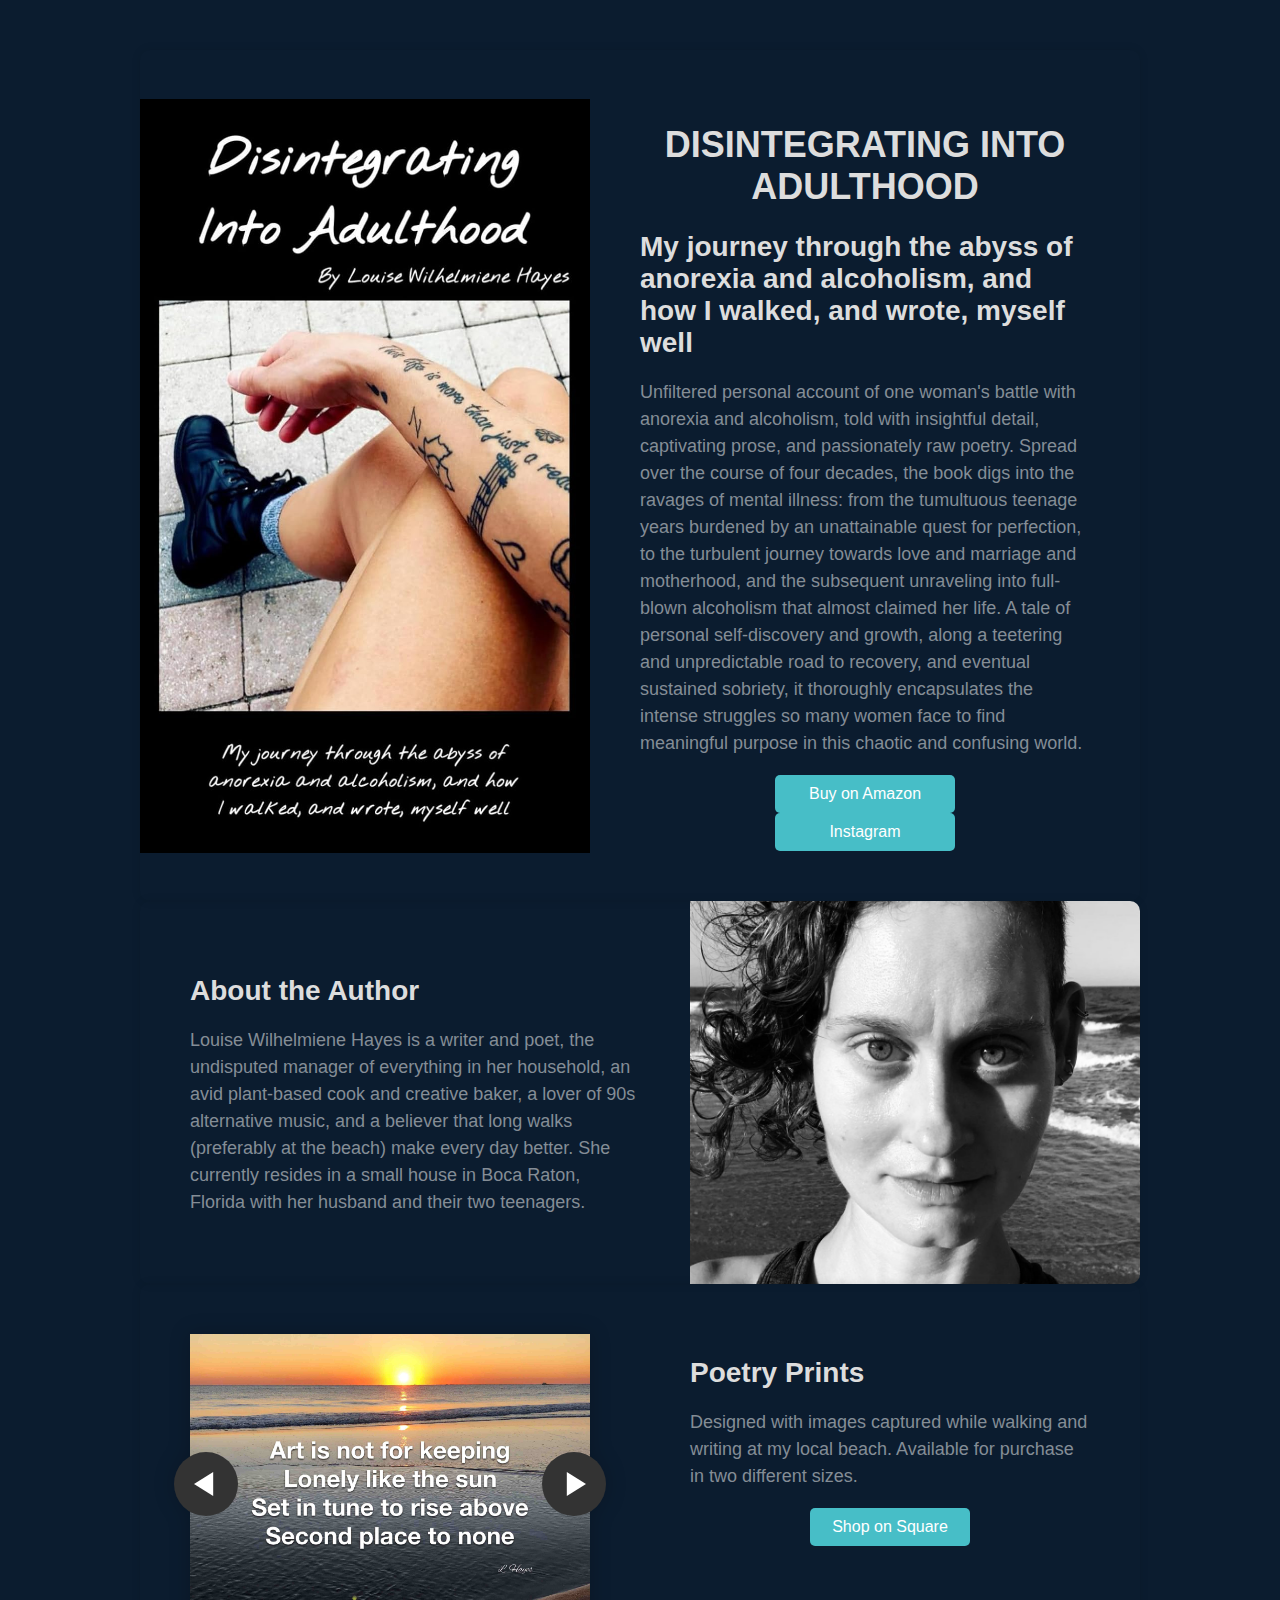
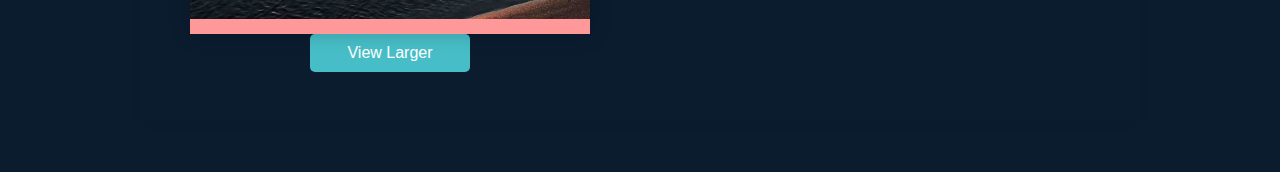
==== commit 0f5c5d7c: "fixed button position" ====
--- a/index.html
+++ b/index.html
@@ -64,6 +64,9 @@
     }
     .button-container {
       margin-top: 20px;
+      width: 40%; 
+      margin: 0 auto;
+      
     }
     .button {
       display: inline-block;
@@ -72,8 +75,12 @@
       color: white;
       text-decoration: none;
       border-radius: 5px;
+      border-color: #fff;
+      border-width: 5px;
       transition: background-color 0.3s;
       margin-right: 10px;
+      width: 100%;
+      text-align: center;
     }
     .button:hover {
       background-color: #0056b3;
@@ -513,7 +520,9 @@
             </ol>
           </aside> -->
         </section>
-        <a href="poetryprints.html" class="button">View Larger</a>
+        <div class="button-container">
+          <a href="poetryprints.html" class="button">View Larger</a>
+        </div>
       </div>
 	    <div class="content">
 		    <h2>Poetry Prints</h2>
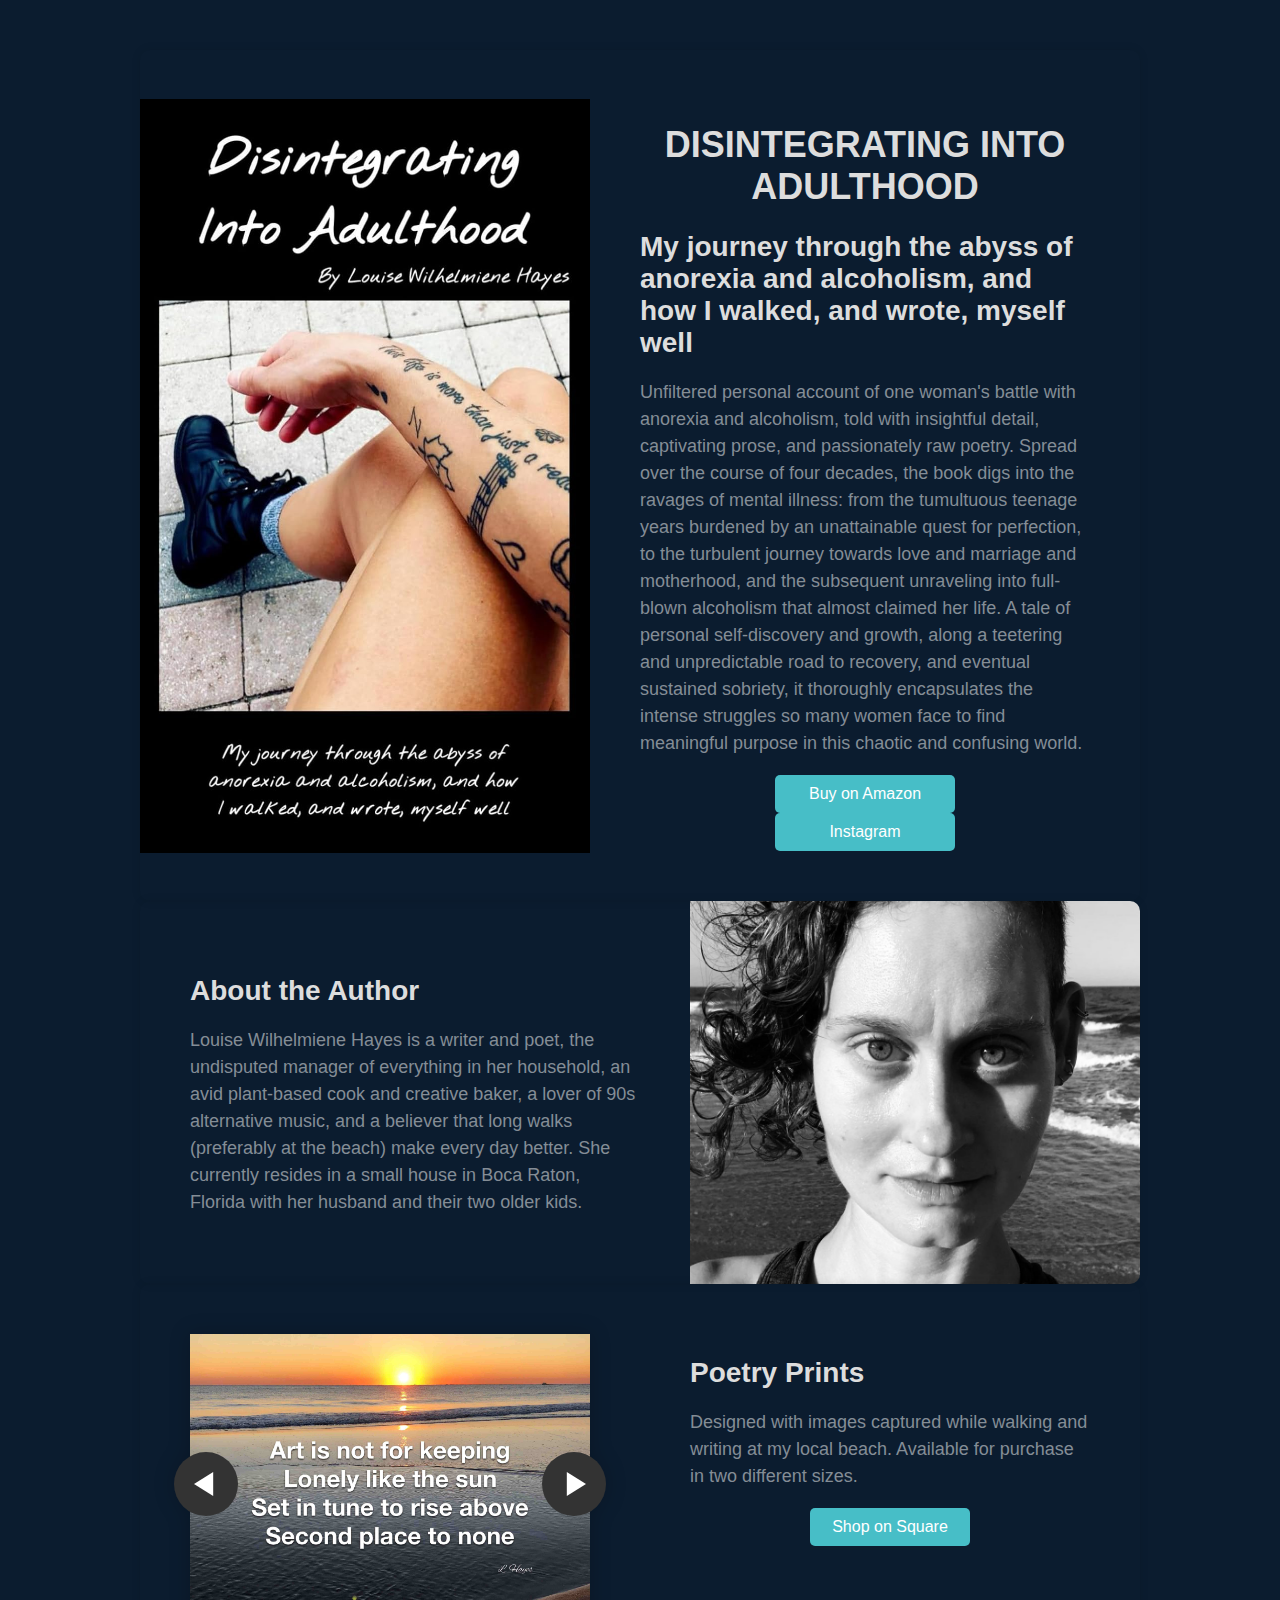
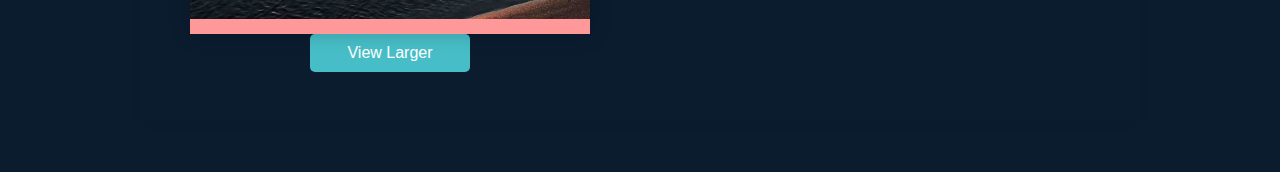
==== commit 8d8fa412: "updated author bio content" ====
--- a/index.html
+++ b/index.html
@@ -361,7 +361,7 @@
     <div class="container">
 	    <div class="content">
 		    <h2>About the Author</h2>
-		    <p>Louise Wilhelmiene Hayes is a writer and poet, the undisputed manager of everything in her household, an avid plant-based cook and creative baker, a lover of 90s alternative music, and a believer that long walks (preferably at the beach) make every day better. She currently resides in a small house in Boca Raton, Florida with her husband and their two teenagers.</p>
+		    <p>Louise Wilhelmiene Hayes is a writer and poet, the undisputed manager of everything in her household, an avid plant-based cook and creative baker, a lover of 90s alternative music, and a believer that long walks (preferably at the beach) make every day better. She currently resides in a small house in Boca Raton, Florida with her husband and their two older kids.</p>
 	    </div>
 	    <div class="author-photo"></div>
     </div>
